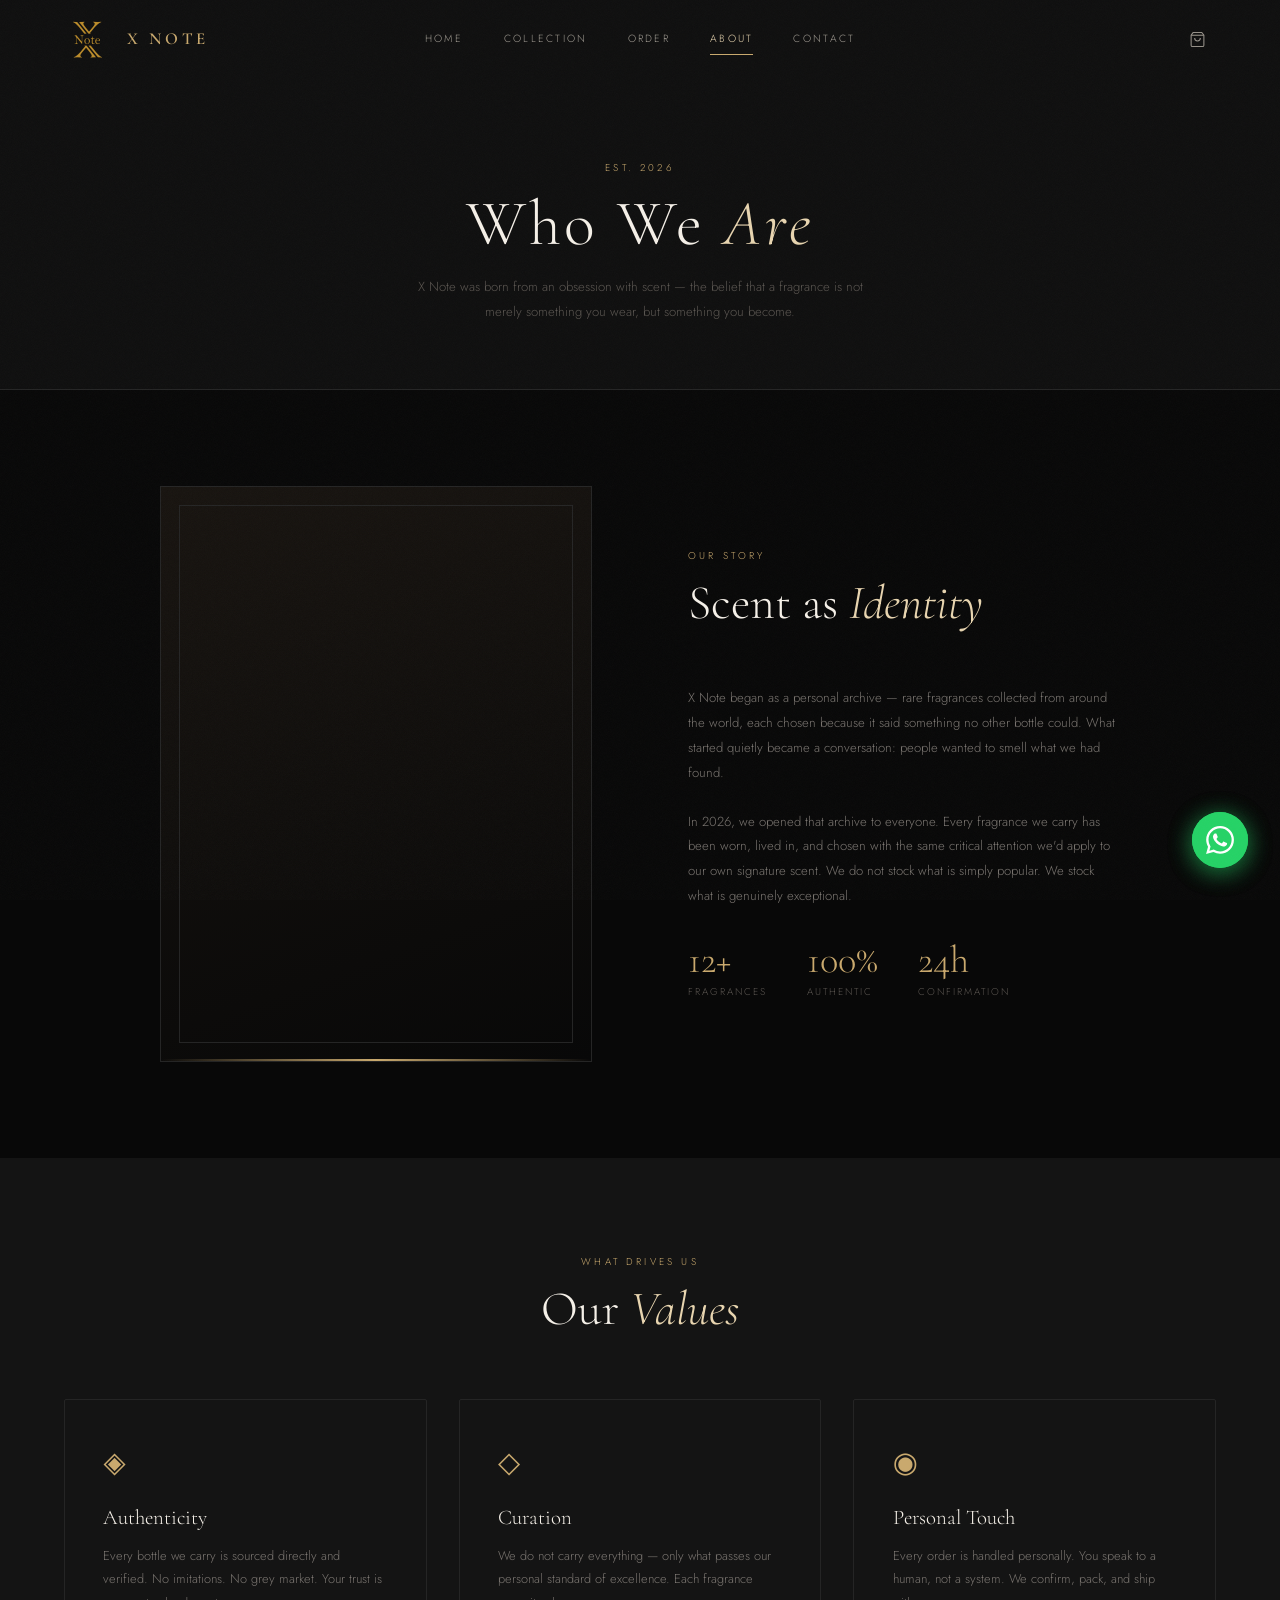
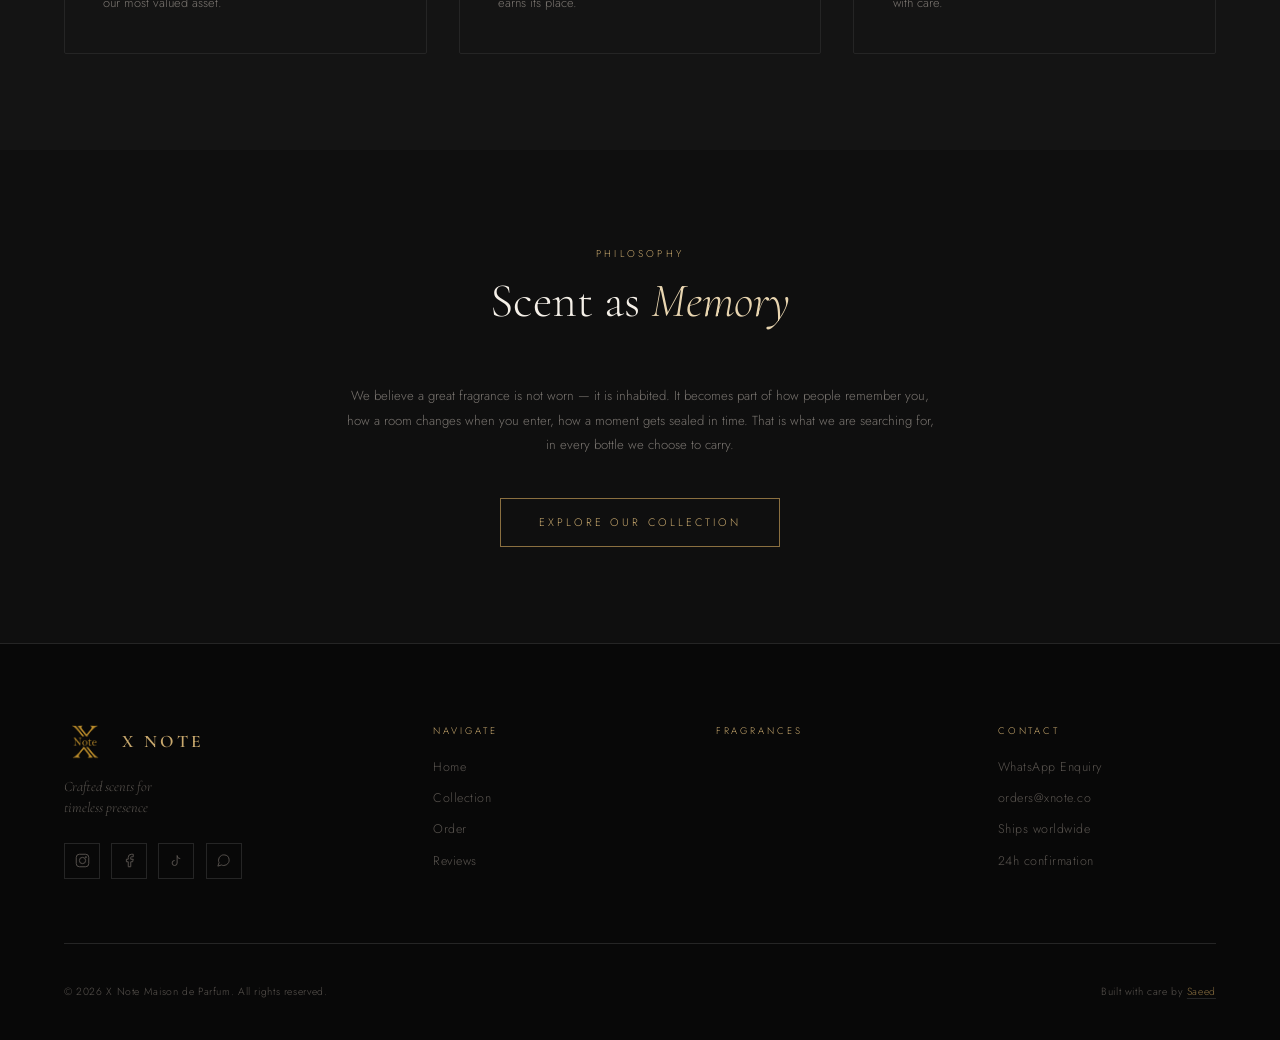
==== about.html @ 9dcdce63 "add about and cntact us" ====
<!DOCTYPE html>
<html lang="en">
    <head>
        <meta charset="UTF-8"/>
        <meta name="viewport" content="width=device-width, initial-scale=1.0"/>
        <meta name="description" content="About X Note — Our story, philosophy, and team."/>
        <title>About Us - X Note</title>
        <link rel="preconnect" href="https://fonts.googleapis.com"/>
        <link rel="preconnect" href="https://fonts.gstatic.com" crossorigin/>
        <link href="https://fonts.googleapis.com/css2?family=Cormorant+Garamond:ital,wght@0,300;0,400;0,600;1,300;1,400&family=Jost:wght@200;300;400&display=swap" rel="stylesheet"/>
        <link rel="stylesheet" href="css/base.css"/>
        <link rel="stylesheet" href="css/nav.css"/>
        <link rel="stylesheet" href="css/products.css"/>
        <link rel="stylesheet" href="css/sections.css"/>
    </head>
    <body>
        <div id="page-loader">
            <img class="loader-logo" src="[data-uri]" alt="X Note"/>
            <div class="loader-bar"></div>
        </div>
        <nav class="nav" id="main-nav">
            <div class="nav__inner">
                <a href="index.html" class="nav__logo">
                    <img class="nav__logo-img" src="[data-uri]" alt="X Note"/>
                    <span class="nav__logo-text">X Note</span>
                </a>
                <div class="nav__links">
                    <a href="index.html"      class="nav__link" data-page="index.html">Home</a>
                    <a href="collection.html" class="nav__link" data-page="collection.html">Collection</a>
                    <a href="cart.html"       class="nav__link" data-page="cart.html">Order</a>
                    <a href="about.html"      class="nav__link" data-page="about.html">About</a>
                    <a href="contact.html"    class="nav__link" data-page="contact.html">Contact</a>
                </div>
                <div class="nav__actions">
                    <button class="nav__action-btn" data-open-cart aria-label="Open cart">
                        <svg viewBox="0 0 24 24" fill="none" stroke="currentColor"><path d="M6 2 3 6v14a2 2 0 0 0 2 2h14a2 2 0 0 0 2-2V6l-3-4z"/><line x1="3" y1="6" x2="21" y2="6"/><path d="M16 10a4 4 0 0 1-8 0"/></svg>
                        <span class="nav__count" data-cart-count style="display:none">0</span>
                    </button>
                    <button class="nav__hamburger" aria-label="Menu"><span></span><span></span><span></span></button>
                </div>
            </div>
        </nav>
        <div class="nav__mobile" id="mobile-menu">
            <a href="index.html"      class="nav__mobile-link" data-page="index.html">Home</a>
            <a href="collection.html" class="nav__mobile-link" data-page="collection.html">Collection</a>
            <a href="cart.html"       class="nav__mobile-link" data-page="cart.html">Order</a>
            <a href="about.html"      class="nav__mobile-link" data-page="about.html">About</a>
            <a href="contact.html"    class="nav__mobile-link" data-page="contact.html">Contact</a>
            <div class="nav__mobile-actions">
                <button class="nav__action-btn" data-open-cart>
                    <svg viewBox="0 0 24 24" fill="none" stroke="currentColor"><path d="M6 2 3 6v14a2 2 0 0 0 2 2h14a2 2 0 0 0 2-2V6l-3-4z"/><line x1="3" y1="6" x2="21" y2="6"/><path d="M16 10a4 4 0 0 1-8 0"/></svg>
                    <span class="nav__count" data-cart-count style="display:none">0</span>
                </button>
            </div>
        </div>
        <div class="cart-backdrop"></div>
        <aside class="cart-panel">
            <div class="cart-panel__head">
                <div>
                    <div class="cart-panel__title">Your Cart</div>
                    <div class="cart-panel__count">0 items</div>
                </div>
                <button class="cart-panel__close">&#215;</button>
            </div>
            <div class="cart-panel__items"></div>
            <div class="cart-panel__foot">
                <div class="cart-panel__total-row">
                    <span class="cart-panel__total-label">Total</span>
                    <span class="cart-panel__total-price">$0</span>
                </div>
                <a href="cart.html" class="btn btn--primary cart-panel__cta">Proceed to Order</a>
                <p class="cart-panel__note">Handled personally · Ships with care</p>
            </div>
        </aside>
        <!-- Floating WhatsApp -->
        <a href="https://wa.me/201000000000" class="wa-float" target="_blank" rel="noopener" aria-label="Chat on WhatsApp" id="wa-float-btn">
            <svg viewBox="0 0 24 24" fill="currentColor"><path d="M17.472 14.382c-.297-.149-1.758-.867-2.03-.967-.273-.099-.471-.148-.67.15-.197.297-.767.966-.94 1.164-.173.199-.347.223-.644.075-.297-.15-1.255-.463-2.39-1.475-.883-.788-1.48-1.761-1.653-2.059-.173-.297-.018-.458.13-.606.134-.133.298-.347.446-.52.149-.174.198-.298.298-.497.099-.198.05-.371-.025-.52-.075-.149-.669-1.612-.916-2.207-.242-.579-.487-.5-.669-.51-.173-.008-.371-.01-.57-.01-.198 0-.52.074-.792.372-.272.297-1.04 1.016-1.04 2.479 0 1.462 1.065 2.875 1.213 3.074.149.198 2.096 3.2 5.077 4.487.709.306 1.262.489 1.694.625.712.227 1.36.195 1.871.118.571-.085 1.758-.719 2.006-1.413.248-.694.248-1.289.173-1.413-.074-.124-.272-.198-.57-.347m-5.421 7.403h-.004a9.87 9.87 0 01-5.031-1.378l-.361-.214-3.741.982.998-3.648-.235-.374a9.86 9.86 0 01-1.51-5.26c.001-5.45 4.436-9.884 9.888-9.884 2.64 0 5.122 1.03 6.988 2.898a9.825 9.825 0 012.893 6.994c-.003 5.45-4.437 9.884-9.885 9.884m8.413-18.297A11.815 11.815 0 0012.05 0C5.495 0 .16 5.335.157 11.892c0 2.096.547 4.142 1.588 5.945L.057 24l6.305-1.654a11.882 11.882 0 005.683 1.448h.005c6.554 0 11.89-5.335 11.893-11.893a11.821 11.821 0 00-3.48-8.413z"/></svg>
            <span class="wa-float__tooltip">Chat with us</span>
        </a>

        <!-- About Hero -->
        <section class="section section--ink page-hero">
            <div class="container">
                <p class="t-label page-hero__label reveal">Est. 2026</p>
                <h1 class="page-hero__title reveal">Who We <em>Are</em></h1>
                <p class="page-hero__sub reveal">X Note was born from an obsession with scent — the belief that a fragrance is not merely something you wear, but something you become.</p>
            </div>
        </section>

        <!-- Our Story -->
        <section class="section section--dark">
            <div class="container">
                <div class="about-strip">
                    <div class="about-strip__visual reveal">
                        <div class="about-strip__visual-inner">
                            <div class="about-strip__visual-line"></div>
                        </div>
                    </div>
                    <div class="about-strip__text">
                        <div class="section-header section-header--left">
                            <p class="t-label section-header__label reveal">Our Story</p>
                            <h2 class="section-header__title reveal">Scent as <em>Identity</em></h2>
                        </div>
                        <p class="about-strip__body reveal">X Note began as a personal archive — rare fragrances collected from around the world, each chosen because it said something no other bottle could. What started quietly became a conversation: people wanted to smell what we had found.</p>
                        <p class="about-strip__body reveal">In 2026, we opened that archive to everyone. Every fragrance we carry has been worn, lived in, and chosen with the same critical attention we'd apply to our own signature scent. We do not stock what is simply popular. We stock what is genuinely exceptional.</p>
                        <div class="about-strip__stats reveal">
                            <div class="about-stat"><div class="about-stat__num">12+</div><div class="about-stat__label">Fragrances</div></div>
                            <div class="about-stat"><div class="about-stat__num">100%</div><div class="about-stat__label">Authentic</div></div>
                            <div class="about-stat"><div class="about-stat__num">24h</div><div class="about-stat__label">Confirmation</div></div>
                        </div>
                    </div>
                </div>
            </div>
        </section>

        <!-- Our Values -->
        <section class="section section--surface">
            <div class="container">
                <div class="section-header">
                    <p class="t-label section-header__label reveal">What Drives Us</p>
                    <h2 class="section-header__title reveal">Our <em>Values</em></h2>
                </div>
                <div class="about-values">
                    <div class="about-value reveal">
                        <div class="about-value__icon">◈</div>
                        <div class="about-value__title">Authenticity</div>
                        <p class="about-value__text">Every bottle we carry is sourced directly and verified. No imitations. No grey market. Your trust is our most valued asset.</p>
                    </div>
                    <div class="about-value reveal" data-delay="100">
                        <div class="about-value__icon">◇</div>
                        <div class="about-value__title">Curation</div>
                        <p class="about-value__text">We do not carry everything — only what passes our personal standard of excellence. Each fragrance earns its place.</p>
                    </div>
                    <div class="about-value reveal" data-delay="200">
                        <div class="about-value__icon">◉</div>
                        <div class="about-value__title">Personal Touch</div>
                        <p class="about-value__text">Every order is handled personally. You speak to a human, not a system. We confirm, pack, and ship with care.</p>
                    </div>
                </div>
            </div>
        </section>

        <!-- Philosophy -->
        <section class="section section--ink">
            <div class="container" style="max-width:720px;">
                <div class="section-header">
                    <p class="t-label section-header__label reveal">Philosophy</p>
                    <h2 class="section-header__title reveal">Scent as <em>Memory</em></h2>
                </div>
                <p class="about-strip__body reveal" style="text-align:center;max-width:600px;margin-inline:auto;">We believe a great fragrance is not worn — it is inhabited. It becomes part of how people remember you, how a room changes when you enter, how a moment gets sealed in time. That is what we are searching for, in every bottle we choose to carry.</p>
                <div style="text-align:center;margin-top:2.5rem;" class="reveal">
                    <a href="collection.html" class="btn btn--outline">Explore Our Collection</a>
                </div>
            </div>
        </section>

        <footer class="footer">
            <div class="footer__grid">
                <div>
                    <div class="footer__brand-logo">
                        <img src="[data-uri]" alt="X Note" class="footer__logo-img"/>
                        <span class="footer__brand-logo-text">X Note</span>
                    </div>
                    <p class="footer__tagline">Crafted scents for<br>timeless presence</p>
                    <div class="footer__social">
                        <a href="#" class="footer__social-link" aria-label="Instagram">
                            <svg viewBox="0 0 24 24" fill="none" stroke="currentColor"><rect x="2" y="2" width="20" height="20" rx="5"/><circle cx="12" cy="12" r="5"/><circle cx="17.5" cy="6.5" r="1.5" fill="currentColor" stroke="none"/></svg>
                        </a>
                        <a href="#" class="footer__social-link" aria-label="Facebook">
                            <svg viewBox="0 0 24 24" fill="none" stroke="currentColor"><path d="M18 2h-3a5 5 0 0 0-5 5v3H7v4h3v8h4v-8h3l1-4h-4V7a1 1 0 0 1 1-1h3z"/></svg>
                        </a>
                        <a href="#" class="footer__social-link" aria-label="TikTok">
                            <svg viewBox="0 0 24 24" fill="none" stroke="currentColor"><path d="M9 12a4 4 0 1 0 4 4V4a5 5 0 0 0 5 5"/></svg>
                        </a>
                        <a href="https://wa.me/XNOTE_WA" class="footer__social-link" aria-label="WhatsApp" target="_blank" rel="noopener">
                            <svg viewBox="0 0 24 24" fill="none" stroke="currentColor"><path d="M21 11.5a8.38 8.38 0 0 1-.9 3.8 8.5 8.5 0 0 1-7.6 4.7 8.38 8.38 0 0 1-3.8-.9L3 21l1.9-5.7a8.38 8.38 0 0 1-.9-3.8 8.5 8.5 0 0 1 4.7-7.6 8.38 8.38 0 0 1 3.8-.9h.5a8.48 8.48 0 0 1 8 8v.5z"/></svg>
                        </a>
                    </div>
                </div>
                <div>
                    <p class="footer__col-title">Navigate</p>
                    <div class="footer__links">
                        <a href="index.html"      class="footer__link">Home</a>
                        <a href="collection.html" class="footer__link">Collection</a>
                        <a href="cart.html"       class="footer__link">Order</a>
                        <a href="index.html#reviews" class="footer__link">Reviews</a>
                    </div>
                </div>
                <div>
                    <p class="footer__col-title">Fragrances</p>
                    <div class="footer__links" id="footer-products"></div>
                </div>
                <div>
                    <p class="footer__col-title">Contact</p>
                    <div class="footer__links">
                        <a href="https://wa.me/XNOTE_WA" class="footer__link" target="_blank" rel="noopener">WhatsApp Enquiry</a>
                        <span class="footer__link">orders@xnote.co</span>
                        <span class="footer__link">Ships worldwide</span>
                        <span class="footer__link">24h confirmation</span>
                    </div>
                </div>
            </div>
            <div class="footer__bottom">
                <p class="footer__copy">&copy; <span id="footer-year"></span> X Note Maison de Parfum. All rights reserved.</p>
                <p class="footer__built">Built with care by <a href="https://github.com/saeeedhany" target="_blank" rel="noopener">Saeed</a></p>
            </div>
        </footer>
        <script src="js/data.js"></script>
        <script src="js/cart.js"></script>
        <script src="js/ui.js"></script>
        <script>
document.addEventListener("DOMContentLoaded", function() { XNOTE.ui.init(); var w=document.getElementById("wa-float-btn"); if(w&&XNOTE.whatsappNumber) w.href="https://wa.me/"+XNOTE.whatsappNumber.replace(/\D/g,""); });
document.getElementById("footer-year").textContent=new Date().getFullYear();
        </script>

        <!-- Floating WhatsApp Button -->
        <a href="https://wa.me/201000000000" class="wa-float" target="_blank" rel="noopener" aria-label="Chat on WhatsApp" id="wa-float-btn">
            <svg viewBox="0 0 24 24" fill="currentColor" xmlns="http://www.w3.org/2000/svg">
                <path d="M17.472 14.382c-.297-.149-1.758-.867-2.03-.967-.273-.099-.471-.148-.67.15-.197.297-.767.966-.94 1.164-.173.199-.347.223-.644.075-.297-.15-1.255-.463-2.39-1.475-.883-.788-1.48-1.761-1.653-2.059-.173-.297-.018-.458.13-.606.134-.133.298-.347.446-.52.149-.174.198-.298.298-.497.099-.198.05-.371-.025-.52-.075-.149-.669-1.612-.916-2.207-.242-.579-.487-.5-.669-.51-.173-.008-.371-.01-.57-.01-.198 0-.52.074-.792.372-.272.297-1.04 1.016-1.04 2.479 0 1.462 1.065 2.875 1.213 3.074.149.198 2.096 3.2 5.077 4.487.709.306 1.262.489 1.694.625.712.227 1.36.195 1.871.118.571-.085 1.758-.719 2.006-1.413.248-.694.248-1.289.173-1.413-.074-.124-.272-.198-.57-.347m-5.421 7.403h-.004a9.87 9.87 0 01-5.031-1.378l-.361-.214-3.741.982.998-3.648-.235-.374a9.86 9.86 0 01-1.51-5.26c.001-5.45 4.436-9.884 9.888-9.884 2.64 0 5.122 1.03 6.988 2.898a9.825 9.825 0 012.893 6.994c-.003 5.45-4.437 9.884-9.885 9.884m8.413-18.297A11.815 11.815 0 0012.05 0C5.495 0 .16 5.335.157 11.892c0 2.096.547 4.142 1.588 5.945L.057 24l6.305-1.654a11.882 11.882 0 005.683 1.448h.005c6.554 0 11.89-5.335 11.893-11.893a11.821 11.821 0 00-3.48-8.413z"/>
            </svg>
            <span class="wa-float__tooltip">Chat with us</span>
        </a>
    </body>
</html>
---- css/base.css ----
:root {
  /* Colors */
  --obsidian:     #080808;
  --ink:          #0f0f0f;
  --surface:      #141414;
  --surface-2:    #1a1a1a;
  --border:       #252525;
  --border-light: #2e2e2e;
  --gold:         #c9a96e;
  --gold-light:   #e8d5b0;
  --gold-dim:     #8a6f40;
  --gold-glow:    rgba(201, 169, 110, 0.15);
  --ivory:        #f5f0e8;
  --ivory-dim:    #cfc8bc;
  --muted:        #5a5550;
  --muted-2:      #7a7570;
  --error:        #c0392b;
  --success:      #6b8c5a;

  /* Typography */
  --serif:   'Cormorant Garamond', Georgia, 'Times New Roman', serif;
  --sans:    'Jost', system-ui, sans-serif;

  /* Spacing */
  --sp-xs:  0.4rem;
  --sp-sm:  0.8rem;
  --sp-md:  1.6rem;
  --sp-lg:  3.2rem;
  --sp-xl:  6rem;
  --sp-2xl: 10rem;

  /* Layout */
  --max-w: 1280px;
  --nav-h: 80px;

  /* Transitions */
  --ease:        cubic-bezier(0.25, 0.1, 0.1, 1.0);
  --ease-spring: cubic-bezier(0.34, 1.56, 0.64, 1);
  --t-fast:  0.2s;
  --t-med:   0.4s;
  --t-slow:  0.7s;
  --t-xl:    1.0s;

  /* Shadows */
  --shadow-gold: 0 0 40px rgba(201, 169, 110, 0.12);
  --shadow-card: 0 20px 60px rgba(0, 0, 0, 0.5);
}

/* Reset */
*,
*::before,
*::after {
  box-sizing: border-box;
  margin: 0;
  padding: 0;
}

html {
  scroll-behavior: smooth;
  font-size: 16px;
  -webkit-text-size-adjust: 100%;
}

body {
  background: var(--obsidian);
  color: var(--ivory);
  font-family: var(--sans);
  font-weight: 300;
  line-height: 1.6;
  -webkit-font-smoothing: antialiased;
  -moz-osx-font-smoothing: grayscale;
  overflow-x: hidden;
}

img, svg, video {
  display: block;
  max-width: 100%;
}

a {
  color: inherit;
  text-decoration: none;
}

button, input, select, textarea {
  font-family: inherit;
  font-size: inherit;
}

button {
  cursor: pointer;
  border: none;
  background: none;
}

ul, ol {
  list-style: none;
}

/* Film Grain Overlay */
body::before {
  content: '';
  position: fixed;
  inset: 0;
  pointer-events: none;
  z-index: 9999;
  opacity: 0.03;
  background-image: url("data:image/svg+xml,%3Csvg viewBox='0 0 256 256' xmlns='http://www.w3.org/2000/svg'%3E%3Cfilter id='n'%3E%3CfeTurbulence type='fractalNoise' baseFrequency='0.92' numOctaves='4' stitchTiles='stitch'/%3E%3C/filter%3E%3Crect width='100%25' height='100%25' filter='url(%23n)'/%3E%3C/svg%3E");
  background-size: 180px 180px;
}

/* Scrollbar */
::-webkit-scrollbar       { width: 2px; }
::-webkit-scrollbar-track { background: var(--obsidian); }
::-webkit-scrollbar-thumb { background: var(--gold-dim); border-radius: 2px; }

/* Typography Scale */
.t-display {
  font-family: var(--serif);
  font-size: clamp(3.5rem, 8vw, 7rem);
  font-weight: 300;
  line-height: 0.95;
  letter-spacing: 0.04em;
}

.t-heading {
  font-family: var(--serif);
  font-size: clamp(2rem, 4vw, 3.2rem);
  font-weight: 300;
  line-height: 1.1;
  letter-spacing: 0.03em;
}

.t-subheading {
  font-family: var(--serif);
  font-size: clamp(1.3rem, 2.5vw, 1.8rem);
  font-weight: 300;
  line-height: 1.2;
}

.t-label {
  font-family: var(--sans);
  font-size: 0.62rem;
  font-weight: 300;
  letter-spacing: 0.32em;
  text-transform: uppercase;
  color: var(--gold);
}

.t-body {
  font-size: 0.85rem;
  font-weight: 300;
  line-height: 1.85;
  color: var(--muted-2);
  letter-spacing: 0.03em;
}

.t-small {
  font-size: 0.7rem;
  font-weight: 300;
  letter-spacing: 0.1em;
  color: var(--muted);
}

em { font-style: italic; color: var(--gold-light); }

/* Layout Utilities */
.container {
  width: 100%;
  max-width: var(--max-w);
  margin-inline: auto;
  padding-inline: clamp(1.5rem, 5vw, 5rem);
}

.section {
  padding-block: var(--sp-xl);
}

.section--dark { background: var(--obsidian); }
.section--ink  { background: var(--ink); }
.section--surface { background: var(--surface); }

/* Divider Ornament */
.ornament {
  display: flex;
  align-items: center;
  gap: 1rem;
  justify-content: center;
}

.ornament::before,
.ornament::after {
  content: '';
  flex: 1;
  height: 1px;
  background: linear-gradient(to var(--dir, right), transparent, var(--gold-dim));
  max-width: 120px;
}

.ornament::after {
  --dir: left;
}

.ornament__gem {
  width: 5px;
  height: 5px;
  background: var(--gold);
  transform: rotate(45deg);
  flex-shrink: 0;
}

/* Scroll Reveal */
.reveal {
  opacity: 0;
  transform: translateY(28px);
  transition:
    opacity var(--t-slow) var(--ease),
    transform var(--t-slow) var(--ease);
}

.reveal.is-visible {
  opacity: 1;
  transform: translateY(0);
}

/* Buttons */
.btn {
  display: inline-flex;
  align-items: center;
  justify-content: center;
  gap: 0.5rem;
  font-family: var(--sans);
  font-size: 0.68rem;
  font-weight: 300;
  letter-spacing: 0.28em;
  text-transform: uppercase;
  padding: 0.9rem 2.4rem;
  border: 1px solid transparent;
  transition:
    background var(--t-med) var(--ease),
    color var(--t-med) var(--ease),
    border-color var(--t-med) var(--ease),
    transform var(--t-fast) var(--ease);
  cursor: pointer;
  white-space: nowrap;
}

.btn:active { transform: scale(0.98); }

.btn--primary {
  background: var(--gold);
  color: var(--obsidian);
  border-color: var(--gold);
}

.btn--primary:hover {
  background: transparent;
  color: var(--gold);
}

.btn--outline {
  background: transparent;
  color: var(--gold);
  border-color: var(--gold-dim);
}

.btn--outline:hover {
  background: var(--gold);
  color: var(--obsidian);
  border-color: var(--gold);
}

.btn--ghost {
  background: transparent;
  color: var(--muted-2);
  border-color: var(--border-light);
}

.btn--ghost:hover {
  color: var(--ivory);
  border-color: var(--muted);
}

.btn--icon {
  padding: 0.7rem;
  border-radius: 0;
  width: 42px;
  height: 42px;
}

/* Badge */
.badge {
  display: inline-block;
  font-family: var(--sans);
  font-size: 0.58rem;
  font-weight: 300;
  letter-spacing: 0.22em;
  text-transform: uppercase;
  padding: 0.28rem 0.7rem;
  background: var(--gold);
  color: var(--obsidian);
}

/* Note Pills */
.note-pill {
  font-size: 0.65rem;
  letter-spacing: 0.1em;
  color: var(--ivory-dim);
  background: rgba(201, 169, 110, 0.08);
  border: 1px solid rgba(201, 169, 110, 0.2);
  padding: 0.25rem 0.75rem;
  display: inline-block;
}

/* Toast Notification */
.toast {
  position: fixed;
  bottom: 2rem;
  left: 50%;
  transform: translateX(-50%) translateY(20px);
  background: var(--surface-2);
  border: 1px solid var(--gold-dim);
  color: var(--gold-light);
  font-size: 0.72rem;
  letter-spacing: 0.15em;
  padding: 0.8rem 2rem;
  z-index: 9000;
  opacity: 0;
  transition: opacity var(--t-med) var(--ease), transform var(--t-med) var(--ease);
  pointer-events: none;
  white-space: nowrap;
}

.toast.show {
  opacity: 1;
  transform: translateX(-50%) translateY(0);
}

/* Page Loader */
#page-loader {
  position: fixed;
  inset: 0;
  background: var(--obsidian);
  z-index: 10000;
  display: flex;
  align-items: center;
  justify-content: center;
  flex-direction: column;
  gap: 1.5rem;
  transition: opacity 0.8s var(--ease), visibility 0.8s;
}

#page-loader.hidden {
  opacity: 0;
  visibility: hidden;
}

.loader-logo {
  width: 80px;
  opacity: 0.8;
}

.loader-bar {
  width: 120px;
  height: 1px;
  background: var(--border);
  overflow: hidden;
}

.loader-bar::after {
  content: '';
  display: block;
  height: 100%;
  background: var(--gold);
  animation: loaderSlide 1.2s var(--ease) forwards;
}

@keyframes loaderSlide {
  from { width: 0; }
  to   { width: 100%; }
}

/* Page Transition */
.page-enter {
  animation: pageEnter 0.6s var(--ease) both;
}

@keyframes pageEnter {
  from { opacity: 0; transform: translateY(16px); }
  to   { opacity: 1; transform: translateY(0); }
}

/* Animations */
@keyframes fadeUp {
  from { opacity: 0; transform: translateY(24px); }
  to   { opacity: 1; transform: translateY(0); }
}

@keyframes fadeIn {
  from { opacity: 0; }
  to   { opacity: 1; }
}

@keyframes shimmer {
  0%   { background-position: -200% center; }
  100% { background-position: 200% center; }
}

@keyframes pulse {
  0%, 100% { opacity: 1; }
  50%       { opacity: 0.4; }
}

/* Media Utilities */
@media (max-width: 768px) {
  :root { --nav-h: 64px; }
  .section { padding-block: var(--sp-lg); }
  .hide-mobile { display: none !important; }
}

@media (min-width: 769px) {
  .hide-desktop { display: none !important; }
}

.product-card__placeholder-wrap {
  position: relative;
  width: 100%;
  height: 100%;
}

.product-real-img {
  position: absolute;
  inset: 0;
  width: 100%;
  height: 100%;
  object-fit: cover;
  display: block;
  opacity: 0;
  transition: opacity 0.5s var(--ease);
}

.product-real-img.loaded { opacity: 1; }

.product-placeholder-box {
  position: absolute;
  inset: 0;
  display: none;
  flex-direction: column;
  align-items: center;
  justify-content: center;
  gap: 0.7rem;
  background: linear-gradient(160deg, #181410 0%, #080808 100%);
}

.product-placeholder-box.visible { display: flex; }

.product-placeholder-box::before {
  content: '';
  display: block;
  width: 36px;
  height: 54px;
  border: 1px solid rgba(201,169,110,.25);
}

.product-placeholder-box::after {
  content: 'Photo Here';
  font-family: var(--sans);
  font-size: 0.55rem;
  letter-spacing: 0.22em;
  text-transform: uppercase;
  color: rgba(201,169,110,.4);
}

/* Modal image container */
.modal__img {
  aspect-ratio: 4/3;
  overflow: hidden;
  border-bottom: 1px solid var(--border);
  position: relative;
  background: #0f0f0f;
}

.modal__img .product-placeholder-box,
.modal__img .product-real-img {
  position: absolute;
  inset: 0;
  width: 100%;
  height: 100%;
}

/* Cart item image */
.cart-item__img {
  position: relative;
  overflow: hidden;
}

.cart-item__img .product-placeholder-box,
.cart-item__img .product-real-img {
  position: absolute;
  inset: 0;
  width: 100%;
  height: 100%;
}

/* Smaller button variant */
.btn--sm { padding: 0.55rem 1rem; font-size: 0.6rem; }
---- css/nav.css ----
.nav {
  position: fixed;
  top: 0;
  left: 0;
  right: 0;
  z-index: 800;
  height: var(--nav-h);
  display: flex;
  align-items: center;
  padding-inline: clamp(1.5rem, 5vw, 5rem);
  transition:
    background var(--t-med) var(--ease),
    border-color var(--t-med) var(--ease),
    height var(--t-med) var(--ease),
    box-shadow var(--t-med) var(--ease);
  border-bottom: 1px solid transparent;
}

.nav.scrolled {
  background: rgba(8, 8, 8, 0.96);
  border-bottom-color: var(--border);
  box-shadow: 0 4px 40px rgba(0, 0, 0, 0.4);
  backdrop-filter: blur(12px);
  -webkit-backdrop-filter: blur(12px);
}

/* Nav Inner Layout */
.nav__inner {
  width: 100%;
  display: grid;
  grid-template-columns: 1fr auto 1fr;
  align-items: center;
}

/* Logo */
.nav__logo {
  display: flex;
  align-items: center;
  gap: 0.8rem;
  transition: opacity var(--t-med) var(--ease);
}

.nav__logo:hover { opacity: 0.8; }

.nav__logo-img {
  height: 40px;
  width: auto;
  transition: height var(--t-med) var(--ease);
}

.nav.scrolled .nav__logo-img { height: 34px; }

.nav__logo-text {
  font-family: var(--serif);
  font-size: 1.05rem;
  font-weight: 600;
  letter-spacing: 0.22em;
  color: var(--gold);
  text-transform: uppercase;
  line-height: 1;
}

/* Desktop Links */
.nav__links {
  display: flex;
  align-items: center;
  gap: 2.5rem;
  justify-content: center;
}

.nav__link {
  position: relative;
  font-family: var(--sans);
  font-size: 0.65rem;
  font-weight: 300;
  letter-spacing: 0.22em;
  text-transform: uppercase;
  color: var(--ivory-dim);
  opacity: 0.75;
  transition: opacity var(--t-med) var(--ease), color var(--t-med) var(--ease);
  padding-block: 0.3rem;
}

.nav__link::after {
  content: '';
  position: absolute;
  bottom: -2px;
  left: 0;
  right: 0;
  height: 1px;
  background: var(--gold);
  transform: scaleX(0);
  transform-origin: left;
  transition: transform var(--t-med) var(--ease);
}

.nav__link:hover,
.nav__link.active {
  opacity: 1;
  color: var(--gold-light);
}

.nav__link:hover::after,
.nav__link.active::after {
  transform: scaleX(1);
}

.nav__actions {
  display: flex;
  align-items: center;
  gap: 0.8rem;
  justify-content: flex-end;
}

.nav__action-btn {
  position: relative;
  width: 38px;
  height: 38px;
  display: flex;
  align-items: center;
  justify-content: center;
  color: var(--ivory-dim);
  opacity: 0.7;
  border: 1px solid transparent;
  transition:
    opacity var(--t-med) var(--ease),
    border-color var(--t-med) var(--ease),
    color var(--t-med) var(--ease),
    background var(--t-med) var(--ease);
}

.nav__action-btn:hover {
  opacity: 1;
  color: var(--gold);
  border-color: var(--border-light);
  background: var(--gold-glow);
}

.nav__action-btn svg {
  width: 17px;
  height: 17px;
  stroke-width: 1.5;
}

/* Badge Counter */
.nav__count {
  position: absolute;
  top: -4px;
  right: -4px;
  width: 16px;
  height: 16px;
  background: var(--gold);
  color: var(--obsidian);
  font-size: 0.55rem;
  font-weight: 400;
  display: flex;
  align-items: center;
  justify-content: center;
  border-radius: 50%;
  transition: transform var(--t-fast) var(--ease-spring);
}

.nav__count.bump {
  animation: countBump 0.35s var(--ease-spring);
}

@keyframes countBump {
  0%   { transform: scale(1); }
  50%  { transform: scale(1.4); }
  100% { transform: scale(1); }
}

.nav__hamburger {
  display: none;
  flex-direction: column;
  justify-content: center;
  align-items: flex-end;
  gap: 5px;
  width: 38px;
  height: 38px;
  background: none;
  border: none;
  cursor: pointer;
  padding: 0;
}

.nav__hamburger span {
  display: block;
  height: 1px;
  background: var(--gold-light);
  transition:
    width var(--t-med) var(--ease),
    transform var(--t-med) var(--ease),
    opacity var(--t-med) var(--ease);
}

.nav__hamburger span:nth-child(1) { width: 24px; }
.nav__hamburger span:nth-child(2) { width: 16px; }
.nav__hamburger span:nth-child(3) { width: 20px; }

.nav__hamburger.open span:nth-child(1) {
  width: 22px;
  transform: translateY(6px) rotate(45deg);
}
.nav__hamburger.open span:nth-child(2) {
  opacity: 0;
  width: 0;
}
.nav__hamburger.open span:nth-child(3) {
  width: 22px;
  transform: translateY(-6px) rotate(-45deg);
}

/* Mobile Menu Overlay */
.nav__mobile {
  position: fixed;
  inset: 0;
  top: var(--nav-h);
  background: rgba(8, 8, 8, 0.98);
  backdrop-filter: blur(20px);
  -webkit-backdrop-filter: blur(20px);
  z-index: 790;
  display: flex;
  flex-direction: column;
  align-items: center;
  justify-content: center;
  gap: 2.5rem;
  opacity: 0;
  visibility: hidden;
  transform: translateY(-12px);
  transition:
    opacity var(--t-med) var(--ease),
    visibility var(--t-med) var(--ease),
    transform var(--t-med) var(--ease);
}

.nav__mobile.open {
  opacity: 1;
  visibility: visible;
  transform: translateY(0);
}

.nav__mobile-link {
  font-family: var(--serif);
  font-size: 2.2rem;
  font-weight: 300;
  letter-spacing: 0.06em;
  color: var(--ivory);
  opacity: 0.6;
  transition: opacity var(--t-med) var(--ease), color var(--t-med) var(--ease);
  text-align: center;
}

.nav__mobile-link:hover {
  opacity: 1;
  color: var(--gold-light);
}

.nav__mobile-link.active {
  opacity: 1;
  color: var(--gold);
}

.nav__mobile-actions {
  display: flex;
  gap: 1.5rem;
  margin-top: 1rem;
}

/* Responsive */
@media (max-width: 900px) {
  .nav__links { display: none; }
  .nav__hamburger { display: flex; }
  .nav__inner { grid-template-columns: auto 1fr auto; }
}

@media (max-width: 480px) {
  .nav { padding-inline: 1.5rem; }
}
---- css/products.css ----
.products-grid {
  display: grid;
  gap: 2px;
}

.products-grid--featured {
  grid-template-columns: repeat(3, 1fr);
}

.products-grid--full {
  grid-template-columns: repeat(4, 1fr);
}

/* Product Card */
.product-card {
  position: relative;
  background: var(--surface);
  cursor: pointer;
  group: true;
  transition: transform var(--t-slow) var(--ease);
  overflow: hidden;
}

.product-card:hover {
  transform: translateY(-3px);
  z-index: 2;
}

/* Image Wrap */
.product-card__img-wrap {
  position: relative;
  aspect-ratio: 3 / 4;
  background: var(--obsidian);
  overflow: hidden;
}

.product-card__placeholder {
  width: 100%;
  height: 100%;
  display: flex;
  align-items: center;
  justify-content: center;
  background: radial-gradient(ellipse at 50% 70%, #1c1710 0%, var(--obsidian) 100%);
  transition: transform var(--t-xl) var(--ease);
}

.product-card:hover .product-card__placeholder {
  transform: scale(1.04);
}

.product-card__placeholder svg {
  opacity: 0.35;
  transition: opacity var(--t-med) var(--ease);
}

.product-card:hover .product-card__placeholder svg {
  opacity: 0.5;
}

/* Card Gradient Overlay */
.product-card__img-wrap::after {
  content: '';
  position: absolute;
  inset: 0;
  background: linear-gradient(
    to top,
    rgba(201, 169, 110, 0.12) 0%,
    transparent 55%
  );
  opacity: 0;
  transition: opacity var(--t-med) var(--ease);
}

.product-card:hover .product-card__img-wrap::after {
  opacity: 1;
}

/* Quick Order Overlay */
.product-card__overlay {
  position: absolute;
  inset: 0;
  display: flex;
  flex-direction: column;
  align-items: center;
  justify-content: flex-end;
  padding: 2rem 1.5rem;
  gap: 0.7rem;
  opacity: 0;
  transition: opacity var(--t-med) var(--ease);
  z-index: 3;
}

.product-card:hover .product-card__overlay {
  opacity: 1;
}

.product-card__overlay-actions {
  display: flex;
  gap: 0.5rem;
  width: 100%;
  flex-wrap: nowrap;
}

.product-card__overlay-actions .btn {
  flex: 1;
  font-size: 0.58rem;
  padding: 0.65rem 0.5rem;
  min-width: 0;
  white-space: nowrap;
  overflow: hidden;
  text-overflow: ellipsis;
  letter-spacing: 0.12em;
}

/* Badge */
.product-card__badge {
  position: absolute;
  top: 1rem;
  left: 1rem;
  z-index: 4;
}

/* Wishlist Heart */
.product-card__wish {
  position: absolute;
  top: 1rem;
  right: 1rem;
  z-index: 4;
  width: 32px;
  height: 32px;
  display: flex;
  align-items: center;
  justify-content: center;
  background: rgba(8, 8, 8, 0.5);
  border: 1px solid var(--border);
  color: var(--muted);
  opacity: 0;
  transition:
    opacity var(--t-med) var(--ease),
    color var(--t-med) var(--ease),
    background var(--t-med) var(--ease),
    transform var(--t-fast) var(--ease-spring);
  cursor: pointer;
}

.product-card:hover .product-card__wish {
  opacity: 1;
}

.product-card__wish:hover {
  color: #c0392b;
  background: rgba(192, 57, 43, 0.1);
}

.product-card__wish.active {
  opacity: 1;
  color: #c0392b;
  background: rgba(192, 57, 43, 0.12);
  border-color: rgba(192, 57, 43, 0.3);
}

.product-card__wish.pulse {
  animation: heartPulse 0.4s var(--ease-spring);
}

@keyframes heartPulse {
  0%   { transform: scale(1); }
  40%  { transform: scale(1.3); }
  100% { transform: scale(1); }
}

.product-card__wish svg {
  width: 14px;
  height: 14px;
  stroke-width: 1.5;
}

/* Product Info */
.product-card__info {
  padding: 1.3rem 1.5rem 1.6rem;
  border-top: 1px solid var(--border);
  background: var(--surface);
  transition: background var(--t-med) var(--ease);
}

.product-card:hover .product-card__info {
  background: var(--surface-2);
}

.product-card__category {
  font-size: 0.58rem;
  font-weight: 300;
  letter-spacing: 0.28em;
  text-transform: uppercase;
  color: var(--gold-dim);
  margin-bottom: 0.4rem;
}

.product-card__name {
  font-family: var(--serif);
  font-size: 1.3rem;
  font-weight: 400;
  color: var(--ivory);
  margin-bottom: 0.35rem;
  letter-spacing: 0.02em;
  transition: color var(--t-med) var(--ease);
}

.product-card:hover .product-card__name { color: var(--gold-light); }

.product-card__desc {
  font-size: 0.73rem;
  color: var(--muted);
  line-height: 1.65;
  margin-bottom: 1.1rem;
}

.product-card__footer {
  display: flex;
  align-items: center;
  justify-content: space-between;
  gap: 0.8rem;
}

.product-card__price {
  font-family: var(--serif);
  font-size: 1.2rem;
  font-weight: 300;
  color: var(--gold);
  line-height: 1;
}

.product-card__price-unit {
  font-family: var(--sans);
  font-size: 0.65rem;
  color: var(--muted);
  display: block;
  margin-top: 0.2rem;
}

/* Product Quick-View Modal */
.modal-backdrop {
  position: fixed;
  inset: 0;
  background: rgba(0, 0, 0, 0.88);
  z-index: 900;
  display: flex;
  align-items: center;
  justify-content: center;
  padding: 1.5rem;
  opacity: 0;
  visibility: hidden;
  transition:
    opacity var(--t-med) var(--ease),
    visibility var(--t-med) var(--ease);
  backdrop-filter: blur(4px);
  -webkit-backdrop-filter: blur(4px);
}

.modal-backdrop.open {
  opacity: 1;
  visibility: visible;
}

.modal {
  background: var(--surface);
  border: 1px solid var(--border);
  max-width: 480px;
  width: 100%;
  max-height: 90vh;
  overflow-y: auto;
  position: relative;
  transform: translateY(24px) scale(0.98);
  transition: transform var(--t-med) var(--ease);
  scrollbar-width: none;
}

.modal::-webkit-scrollbar { display: none; }

.modal-backdrop.open .modal {
  transform: translateY(0) scale(1);
}

.modal__close {
  position: absolute;
  top: 1.2rem;
  right: 1.2rem;
  width: 32px;
  height: 32px;
  display: flex;
  align-items: center;
  justify-content: center;
  color: var(--muted);
  border: 1px solid var(--border);
  background: var(--surface);
  transition: color var(--t-fast) var(--ease), border-color var(--t-fast) var(--ease);
  font-size: 1.1rem;
  z-index: 2;
}

.modal__close:hover { color: var(--gold); border-color: var(--gold-dim); }

.modal__img {
  aspect-ratio: 4 / 3;
  background: radial-gradient(ellipse at 50% 70%, #1c1710 0%, var(--obsidian) 100%);
  display: flex;
  align-items: center;
  justify-content: center;
  border-bottom: 1px solid var(--border);
}

.modal__img svg { opacity: 0.4; }

.modal__body { padding: 2rem; }

.modal__label {
  font-size: 0.6rem;
  letter-spacing: 0.3em;
  text-transform: uppercase;
  color: var(--gold-dim);
  margin-bottom: 0.4rem;
}

.modal__name {
  font-family: var(--serif);
  font-size: 2rem;
  font-weight: 300;
  color: var(--ivory);
  margin-bottom: 0.3rem;
  line-height: 1.1;
}

.modal__price {
  font-family: var(--serif);
  font-size: 1.2rem;
  color: var(--gold);
  margin-bottom: 1.2rem;
}

.modal__desc {
  font-size: 0.8rem;
  color: var(--muted-2);
  line-height: 1.85;
  margin-bottom: 1.5rem;
}

.modal__notes-title {
  font-size: 0.58rem;
  letter-spacing: 0.28em;
  text-transform: uppercase;
  color: var(--gold-dim);
  margin-bottom: 0.7rem;
}

.modal__notes-list {
  display: flex;
  flex-wrap: wrap;
  gap: 0.4rem;
  margin-bottom: 1.8rem;
}

.modal__actions {
  display: flex;
  gap: 0.6rem;
}

.modal__actions .btn {
  flex: 1;
}

/* Category Filter Tabs */
.filter-tabs {
  display: flex;
  gap: 0.4rem;
  flex-wrap: wrap;
  justify-content: center;
  margin-bottom: 3rem;
}

.filter-tab {
  font-family: var(--sans);
  font-size: 0.62rem;
  font-weight: 300;
  letter-spacing: 0.2em;
  text-transform: uppercase;
  color: var(--muted);
  padding: 0.55rem 1.3rem;
  border: 1px solid var(--border);
  background: transparent;
  cursor: pointer;
  transition:
    color var(--t-med) var(--ease),
    border-color var(--t-med) var(--ease),
    background var(--t-med) var(--ease);
}

.filter-tab:hover { color: var(--ivory-dim); border-color: var(--border-light); }

.filter-tab.active {
  color: var(--obsidian);
  background: var(--gold);
  border-color: var(--gold);
}

/* Responsive */
@media (max-width: 1100px) {
  .products-grid--full { grid-template-columns: repeat(3, 1fr); }
}

@media (max-width: 900px) {
  .products-grid--featured { grid-template-columns: repeat(2, 1fr); }
  .products-grid--full     { grid-template-columns: repeat(2, 1fr); }
}

@media (max-width: 580px) {
  .products-grid--featured { grid-template-columns: 1fr; }
  .products-grid--full     { grid-template-columns: 1fr; }
  .modal { max-height: 100vh; margin-top: auto; }
}

/* Size Selector (in modal) */
.modal__sizes-label {
  font-size: 0.58rem;
  letter-spacing: 0.28em;
  text-transform: uppercase;
  color: var(--gold-dim);
  margin-bottom: 0.6rem;
  display: block;
}

.modal__sizes {
  display: flex;
  gap: 0.5rem;
  flex-wrap: wrap;
  margin-bottom: 1.4rem;
}

.size-btn {
  font-family: var(--sans);
  font-size: 0.65rem;
  font-weight: 300;
  letter-spacing: 0.15em;
  padding: 0.45rem 1rem;
  border: 1px solid var(--border-light);
  background: transparent;
  color: var(--muted-2);
  cursor: pointer;
  transition: all var(--t-med) var(--ease);
}

.size-btn:hover { border-color: var(--gold-dim); color: var(--ivory-dim); }

.size-btn.active {
  background: var(--gold);
  border-color: var(--gold);
  color: var(--obsidian);
}

/* Review Modal */
.star-input {
  font-size: 1.4rem;
  color: var(--border-light);
  cursor: pointer;
  transition: color var(--t-fast) var(--ease), transform var(--t-fast) var(--ease-spring);
  display: inline-block;
}

.star-input.active,
.star-input.hover { color: var(--gold); }

.star-input:hover { transform: scale(1.2); }

.star-row {
  display: flex;
  gap: 0.3rem;
  margin-bottom: 1.2rem;
}

/* WhatsApp CTA */
.btn--whatsapp {
  background: #25D366;
  color: #fff;
  border-color: #25D366;
  display: flex;
  align-items: center;
  gap: 0.6rem;
}

.btn--whatsapp:hover {
  background: #1ebe5d;
  border-color: #1ebe5d;
  color: #fff;
}

.btn--whatsapp svg { width: 18px; height: 18px; flex-shrink: 0; }

/* Payment options */
.payment-options {
  display: flex;
  flex-direction: column;
  gap: 0.5rem;
  margin-bottom: 1.5rem;
}

.payment-option {
  display: flex;
  align-items: center;
  gap: 0.8rem;
  padding: 0.85rem 1rem;
  border: 1px solid var(--border);
  background: var(--obsidian);
  cursor: pointer;
  transition: border-color var(--t-med) var(--ease), background var(--t-med) var(--ease);
  position: relative;
}

.payment-option:has(input:checked) {
  border-color: var(--gold-dim);
  background: rgba(201,169,110,.04);
}

.payment-option.disabled {
  opacity: 0.45;
  cursor: not-allowed;
}

.payment-option.disabled::after {
  content: 'Coming Soon';
  position: absolute;
  right: 1rem;
  font-size: 0.55rem;
  letter-spacing: 0.2em;
  text-transform: uppercase;
  color: var(--gold-dim);
}

.payment-option input[type="radio"] {
  width: 14px;
  height: 14px;
  accent-color: var(--gold);
  flex-shrink: 0;
}

.payment-option__label {
  font-size: 0.78rem;
  color: var(--ivory-dim);
  letter-spacing: 0.05em;
}

.payment-option__icon {
  margin-left: auto;
  font-size: 0.7rem;
  color: var(--muted);
}
---- css/sections.css ----
.hero {
  position: relative;
  min-height: 100vh;
  display: flex;
  flex-direction: column;
  align-items: center;
  justify-content: center;
  text-align: center;
  overflow: hidden;
  padding-top: var(--nav-h);
}

.hero__bg {
  position: absolute;
  inset: 0;
  background:
    radial-gradient(ellipse 65% 55% at 50% 65%, rgba(201,169,110,0.07) 0%, transparent 70%),
    radial-gradient(ellipse 80% 40% at 50% 100%, rgba(201,169,110,0.04) 0%, transparent 60%);
  pointer-events: none;
}

.hero__bg-ornament {
  position: absolute;
  inset: 0;
  display: flex;
  align-items: center;
  justify-content: center;
  opacity: 0.09;
  pointer-events: none;
  animation: heroBgPulse 8s ease-in-out infinite;
}

@keyframes heroBgPulse {
  0%, 100% { opacity: 0.09; transform: scale(1); }
  50%       { opacity: 0.13; transform: scale(1.02); }
}

.hero__content {
  position: relative;
  z-index: 2;
  display: flex;
  flex-direction: column;
  align-items: center;
}

.hero__eyebrow {
  opacity: 0;
  animation: fadeUp 1s var(--ease) 0.3s forwards;
  margin-bottom: 1.4rem;
}

.hero__title {
  opacity: 0;
  animation: fadeUp 1s var(--ease) 0.5s forwards;
  margin-bottom: 1.8rem;
}

.hero__tagline {
  font-family: var(--serif);
  font-size: clamp(0.95rem, 2vw, 1.25rem);
  font-style: italic;
  color: var(--gold-light);
  opacity: 0;
  animation: fadeUp 1s var(--ease) 0.7s forwards;
  margin-bottom: 3rem;
}

.hero__ctas {
  display: flex;
  gap: 1rem;
  flex-wrap: wrap;
  justify-content: center;
  opacity: 0;
  animation: fadeUp 1s var(--ease) 0.9s forwards;
}

.hero__scroll {
  position: absolute;
  bottom: 2rem;
  left: 50%;
  transform: translateX(-50%);
  display: flex;
  flex-direction: column;
  align-items: center;
  gap: 0.5rem;
  opacity: 0;
  animation: fadeIn 1s var(--ease) 1.6s forwards;
}

.hero__scroll-text {
  font-size: 0.58rem;
  letter-spacing: 0.3em;
  text-transform: uppercase;
  color: var(--muted);
}

.hero__scroll-line {
  width: 1px;
  height: 44px;
  background: linear-gradient(to bottom, var(--gold-dim), transparent);
  animation: scrollBob 2s ease-in-out infinite;
}

@keyframes scrollBob {
  0%, 100% { transform: scaleY(1); opacity: 0.8; }
  50%       { transform: scaleY(0.5); opacity: 0.3; }
}

.section-header {
  text-align: center;
  margin-bottom: 3.5rem;
}

.section-header__label { margin-bottom: 0.8rem; }

.section-header__title {
  font-family: var(--serif);
  font-size: clamp(2rem, 4vw, 3rem);
  font-weight: 300;
  color: var(--ivory);
  line-height: 1.1;
  margin-bottom: 0.7rem;
}

.section-header__sub {
  font-size: 0.8rem;
  color: var(--muted);
  max-width: 420px;
  margin-inline: auto;
  line-height: 1.85;
  letter-spacing: 0.03em;
}

.testimonials {
  overflow: hidden;
  position: relative;
}

.testimonials__track-wrap {
  overflow: hidden;
  cursor: grab;
  user-select: none;
}

.testimonials__track-wrap:active { cursor: grabbing; }

.testimonials__track {
  display: flex;
  gap: 1.5rem;
  transition: transform 0.6s var(--ease);
}

.testimonial-card {
  min-width: 340px;
  max-width: 340px;
  background: var(--surface);
  border: 1px solid var(--border);
  padding: 2rem 2rem 1.8rem;
  flex-shrink: 0;
  position: relative;
  transition: border-color var(--t-med) var(--ease), box-shadow var(--t-med) var(--ease);
}

.testimonial-card:hover {
  border-color: var(--gold-dim);
  box-shadow: var(--shadow-gold);
}

.testimonial-card__stars {
  display: flex;
  gap: 3px;
  margin-bottom: 1rem;
}

.testimonial-card__star {
  color: var(--gold);
  font-size: 0.75rem;
}

.testimonial-card__star.empty { color: var(--border-light); }

.testimonial-card__quote {
  font-family: var(--serif);
  font-size: 1.05rem;
  font-style: italic;
  color: var(--ivory-dim);
  line-height: 1.65;
  margin-bottom: 1.5rem;
  position: relative;
}

.testimonial-card__quote::before {
  content: '\201C';
  font-size: 3rem;
  color: var(--gold-dim);
  line-height: 0;
  position: absolute;
  top: 0.5rem;
  left: -0.3rem;
  opacity: 0.4;
}

.testimonial-card__author {
  display: flex;
  align-items: center;
  gap: 0.8rem;
  border-top: 1px solid var(--border);
  padding-top: 1rem;
}

.testimonial-card__avatar {
  width: 34px;
  height: 34px;
  border-radius: 50%;
  background: var(--gold-glow);
  border: 1px solid var(--gold-dim);
  display: flex;
  align-items: center;
  justify-content: center;
  font-family: var(--serif);
  font-size: 0.9rem;
  color: var(--gold);
  flex-shrink: 0;
}

.testimonial-card__name {
  font-size: 0.75rem;
  font-weight: 300;
  color: var(--ivory-dim);
  letter-spacing: 0.08em;
}

.testimonial-card__product {
  font-size: 0.62rem;
  color: var(--gold-dim);
  letter-spacing: 0.12em;
  text-transform: uppercase;
  margin-top: 0.15rem;
}

.testimonials__controls {
  display: flex;
  align-items: center;
  justify-content: center;
  gap: 1rem;
  margin-top: 2.5rem;
}

.testimonials__btn {
  width: 40px;
  height: 40px;
  border: 1px solid var(--border-light);
  display: flex;
  align-items: center;
  justify-content: center;
  color: var(--muted-2);
  transition:
    color var(--t-med) var(--ease),
    border-color var(--t-med) var(--ease),
    background var(--t-med) var(--ease);
}

.testimonials__btn:hover {
  color: var(--gold);
  border-color: var(--gold-dim);
  background: var(--gold-glow);
}

.testimonials__btn svg { width: 16px; height: 16px; stroke-width: 1.5; }

.testimonials__dots {
  display: flex;
  gap: 0.5rem;
  align-items: center;
}

.testimonials__dot {
  width: 6px;
  height: 6px;
  background: var(--border-light);
  border-radius: 50%;
  cursor: pointer;
  transition: background var(--t-med) var(--ease), transform var(--t-fast) var(--ease);
}

.testimonials__dot.active {
  background: var(--gold);
  transform: scale(1.3);
}

.cart-backdrop {
  position: fixed;
  inset: 0;
  background: rgba(0, 0, 0, 0.7);
  z-index: 850;
  opacity: 0;
  visibility: hidden;
  transition: opacity var(--t-med) var(--ease), visibility var(--t-med) var(--ease);
  backdrop-filter: blur(4px);
  -webkit-backdrop-filter: blur(4px);
}

.cart-backdrop.open { opacity: 1; visibility: visible; }

.cart-panel {
  position: fixed;
  top: 0;
  right: 0;
  bottom: 0;
  width: 100%;
  max-width: 420px;
  background: var(--ink);
  border-left: 1px solid var(--border);
  z-index: 860;
  display: flex;
  flex-direction: column;
  transform: translateX(100%);
  transition: transform 0.5s var(--ease);
  overflow: hidden;
}

.cart-panel.open { transform: translateX(0); }

.cart-panel__head {
  display: flex;
  align-items: center;
  justify-content: space-between;
  padding: 1.5rem 2rem;
  border-bottom: 1px solid var(--border);
  flex-shrink: 0;
}

.cart-panel__title {
  font-family: var(--serif);
  font-size: 1.4rem;
  font-weight: 300;
  color: var(--ivory);
  letter-spacing: 0.05em;
}

.cart-panel__count {
  font-size: 0.65rem;
  letter-spacing: 0.2em;
  text-transform: uppercase;
  color: var(--gold-dim);
}

.cart-panel__close {
  width: 34px;
  height: 34px;
  border: 1px solid var(--border);
  display: flex;
  align-items: center;
  justify-content: center;
  color: var(--muted);
  font-size: 1.1rem;
  transition: color var(--t-fast) var(--ease), border-color var(--t-fast) var(--ease);
}

.cart-panel__close:hover { color: var(--gold); border-color: var(--gold-dim); }

.cart-panel__items {
  flex: 1;
  overflow-y: auto;
  padding: 1.5rem 2rem;
  scrollbar-width: thin;
  scrollbar-color: var(--border) transparent;
  display: flex;
  flex-direction: column;
  gap: 1px;
}

.cart-empty {
  flex: 1;
  display: flex;
  flex-direction: column;
  align-items: center;
  justify-content: center;
  gap: 1rem;
  text-align: center;
  padding: 3rem;
}

.cart-empty svg {
  width: 48px;
  height: 48px;
  opacity: 0.2;
  color: var(--gold);
}

.cart-empty__text {
  font-family: var(--serif);
  font-size: 1.2rem;
  font-style: italic;
  color: var(--muted);
}

.cart-empty__sub {
  font-size: 0.72rem;
  color: var(--muted);
  letter-spacing: 0.08em;
}

.cart-item {
  display: grid;
  grid-template-columns: 60px 1fr auto;
  gap: 1rem;
  align-items: center;
  padding: 1rem;
  background: var(--surface);
  border: 1px solid var(--border);
  transition: border-color var(--t-med) var(--ease);
}

.cart-item:hover { border-color: var(--border-light); }

.cart-item__img {
  width: 60px;
  height: 75px;
  background: radial-gradient(ellipse at center, #1c1710, var(--obsidian));
  display: flex;
  align-items: center;
  justify-content: center;
  flex-shrink: 0;
}

.cart-item__img svg { width: 30px; height: 40px; opacity: 0.4; }

.cart-item__info {}

.cart-item__name {
  font-family: var(--serif);
  font-size: 1rem;
  color: var(--ivory);
  margin-bottom: 0.2rem;
}

.cart-item__variant {
  font-size: 0.63rem;
  color: var(--muted);
  letter-spacing: 0.1em;
  margin-bottom: 0.6rem;
}

.cart-item__qty {
  display: flex;
  align-items: center;
  gap: 0.5rem;
}

.cart-item__qty-btn {
  width: 24px;
  height: 24px;
  border: 1px solid var(--border-light);
  display: flex;
  align-items: center;
  justify-content: center;
  font-size: 0.9rem;
  color: var(--muted-2);
  transition: color var(--t-fast) var(--ease), border-color var(--t-fast) var(--ease);
  line-height: 1;
}

.cart-item__qty-btn:hover { color: var(--gold); border-color: var(--gold-dim); }

.cart-item__qty-num {
  font-size: 0.8rem;
  color: var(--ivory-dim);
  min-width: 16px;
  text-align: center;
}

.cart-item__actions {
  display: flex;
  flex-direction: column;
  align-items: flex-end;
  gap: 0.6rem;
}

.cart-item__price {
  font-family: var(--serif);
  font-size: 1.1rem;
  color: var(--gold);
  white-space: nowrap;
}

.cart-item__remove {
  font-size: 0.6rem;
  letter-spacing: 0.15em;
  text-transform: uppercase;
  color: var(--muted);
  transition: color var(--t-fast) var(--ease);
}

.cart-item__remove:hover { color: #c0392b; }

.cart-panel__foot {
  padding: 1.5rem 2rem;
  border-top: 1px solid var(--border);
  background: var(--surface);
  flex-shrink: 0;
}

.cart-panel__total-row {
  display: flex;
  justify-content: space-between;
  align-items: baseline;
  margin-bottom: 1.2rem;
}

.cart-panel__total-label {
  font-size: 0.65rem;
  letter-spacing: 0.22em;
  text-transform: uppercase;
  color: var(--muted);
}

.cart-panel__total-price {
  font-family: var(--serif);
  font-size: 1.6rem;
  font-weight: 300;
  color: var(--gold);
}

.cart-panel__cta { width: 100%; margin-bottom: 0.7rem; }

.cart-panel__note {
  text-align: center;
  font-size: 0.63rem;
  color: var(--muted);
  letter-spacing: 0.06em;
}

.form-wrap {
  max-width: 680px;
  margin-inline: auto;
}

.form-group { margin-bottom: 1.6rem; }

.form-label {
  display: block;
  font-size: 0.6rem;
  font-weight: 300;
  letter-spacing: 0.28em;
  text-transform: uppercase;
  color: var(--gold-dim);
  margin-bottom: 0.5rem;
}

.form-control {
  width: 100%;
  background: var(--obsidian);
  border: 1px solid var(--border);
  color: var(--ivory);
  font-family: var(--sans);
  font-size: 0.85rem;
  font-weight: 300;
  padding: 0.9rem 1.1rem;
  outline: none;
  transition:
    border-color var(--t-med) var(--ease),
    box-shadow var(--t-med) var(--ease);
  -webkit-appearance: none;
  appearance: none;
  border-radius: 0;
}

.form-control:focus {
  border-color: var(--gold-dim);
  box-shadow: 0 0 0 3px rgba(201, 169, 110, 0.06);
}

.form-control::placeholder { color: var(--muted); }

select.form-control {
  background-image: url("data:image/svg+xml,%3Csvg xmlns='http://www.w3.org/2000/svg' width='10' height='6'%3E%3Cpath d='M0 0l5 6 5-6z' fill='%238a6f40'/%3E%3C/svg%3E");
  background-repeat: no-repeat;
  background-position: right 1rem center;
  padding-right: 2.5rem;
  cursor: pointer;
}

select.form-control option { background: var(--ink); }

textarea.form-control {
  resize: vertical;
  min-height: 90px;
}

.form-row {
  display: grid;
  grid-template-columns: 1fr 1fr;
  gap: 1rem;
}

.form-submit {
  width: 100%;
  margin-top: 0.5rem;
}

.form-note {
  text-align: center;
  font-size: 0.65rem;
  color: var(--muted);
  letter-spacing: 0.06em;
  margin-top: 1rem;
}

.form-success {
  display: none;
  text-align: center;
  padding: 3rem 2rem;
  border: 1px solid var(--gold-dim);
  background: rgba(201, 169, 110, 0.04);
}

.form-success.show { display: block; }

.form-success__icon {
  font-size: 2rem;
  color: var(--gold);
  margin-bottom: 0.8rem;
}

.form-success h3 {
  font-family: var(--serif);
  font-size: 1.8rem;
  font-weight: 300;
  color: var(--gold);
  margin-bottom: 0.6rem;
}

.form-success p { font-size: 0.8rem; color: var(--muted-2); line-height: 1.7; }

.about-strip {
  display: grid;
  grid-template-columns: 1fr 1fr;
  gap: 6rem;
  align-items: center;
  max-width: 960px;
  margin-inline: auto;
}

.about-strip__visual {
  position: relative;
  aspect-ratio: 3 / 4;
  background: var(--surface);
  border: 1px solid var(--border);
  display: flex;
  align-items: center;
  justify-content: center;
  overflow: hidden;
}

.about-strip__visual::before {
  content: '';
  position: absolute;
  inset: 18px;
  border: 1px solid var(--border);
}

.about-strip__visual-line {
  position: absolute;
  bottom: 0;
  left: 0;
  right: 0;
  height: 2px;
  background: linear-gradient(to right, transparent, var(--gold), transparent);
}

.about-strip__visual svg { opacity: 0.3; }

.about-strip__text .section-header { text-align: left; }
.about-strip__text .section-header__sub { margin-left: 0; }

.about-strip__body {
  font-size: 0.82rem;
  color: var(--muted-2);
  line-height: 1.9;
  margin-bottom: 1.5rem;
}

.about-strip__stats {
  display: flex;
  gap: 2.5rem;
  margin-top: 2rem;
}

.about-stat__num {
  font-family: var(--serif);
  font-size: 2.4rem;
  font-weight: 300;
  color: var(--gold);
  line-height: 1;
}

.about-stat__label {
  font-size: 0.62rem;
  letter-spacing: 0.2em;
  text-transform: uppercase;
  color: var(--muted);
  margin-top: 0.25rem;
}

.footer {
  background: var(--obsidian);
  border-top: 1px solid var(--border);
  padding: 5rem clamp(1.5rem, 5vw, 5rem) 2.5rem;
}

.footer__grid {
  display: grid;
  grid-template-columns: 1.4fr 1fr 1fr 1fr;
  gap: 4rem;
  max-width: var(--max-w);
  margin-inline: auto;
  padding-bottom: 4rem;
  border-bottom: 1px solid var(--border);
  margin-bottom: 2.5rem;
}

.footer__brand-logo {
  display: flex;
  align-items: center;
  gap: 0.8rem;
  margin-bottom: 1rem;
}

.footer__brand-logo img { height: 36px; }

.footer__brand-logo-text {
  font-family: var(--serif);
  font-size: 1.1rem;
  font-weight: 600;
  letter-spacing: 0.2em;
  color: var(--gold);
  text-transform: uppercase;
}

.footer__tagline {
  font-family: var(--serif);
  font-style: italic;
  font-size: 0.9rem;
  color: var(--muted);
  margin-bottom: 1.5rem;
  line-height: 1.5;
}

.footer__social {
  display: flex;
  gap: 0.7rem;
}

.footer__social-link {
  width: 36px;
  height: 36px;
  border: 1px solid var(--border);
  display: flex;
  align-items: center;
  justify-content: center;
  color: var(--muted);
  transition:
    color var(--t-med) var(--ease),
    border-color var(--t-med) var(--ease),
    background var(--t-med) var(--ease);
}

.footer__social-link:hover {
  color: var(--gold);
  border-color: var(--gold-dim);
  background: var(--gold-glow);
}

.footer__social-link svg { width: 15px; height: 15px; stroke-width: 1.5; }

.footer__col-title {
  font-size: 0.6rem;
  font-weight: 300;
  letter-spacing: 0.3em;
  text-transform: uppercase;
  color: var(--gold);
  margin-bottom: 1.2rem;
}

.footer__links {
  display: flex;
  flex-direction: column;
  gap: 0.7rem;
}

.footer__link {
  font-size: 0.78rem;
  color: var(--muted);
  letter-spacing: 0.04em;
  transition: color var(--t-med) var(--ease);
}

.footer__link:hover { color: var(--ivory-dim); }

.footer__bottom {
  max-width: var(--max-w);
  margin-inline: auto;
  display: flex;
  align-items: center;
  justify-content: space-between;
  flex-wrap: wrap;
  gap: 1rem;
}

.footer__copy {
  font-size: 0.65rem;
  color: var(--muted);
  letter-spacing: 0.06em;
}

.footer__built {
  font-size: 0.65rem;
  color: var(--muted);
  letter-spacing: 0.06em;
}

.footer__built a {
  color: var(--gold-dim);
  transition: color var(--t-med) var(--ease);
  text-decoration: underline;
  text-underline-offset: 3px;
  text-decoration-color: var(--border);
}

.footer__built a:hover { color: var(--gold); }

/* Responsive */
@media (max-width: 1000px) {
  .footer__grid { grid-template-columns: 1fr 1fr; gap: 2.5rem; }
  .about-strip { grid-template-columns: 1fr; gap: 3rem; }
}

@media (max-width: 640px) {
  .footer__grid { grid-template-columns: 1fr; gap: 2rem; }
  .footer__bottom { flex-direction: column; align-items: center; text-align: center; }
  .form-row { grid-template-columns: 1fr; }
  .about-strip__visual { aspect-ratio: 4 / 3; }
  .about-strip__text .section-header { text-align: center; }
  .about-strip__stats { justify-content: center; }
}

/* Hero logo (replaces text title) */
.hero__logo-wrap { margin: 1rem 0 1.6rem; }
.hero__logo-img  {
  height: clamp(120px, 18vw, 200px);
  width: auto;
  filter: drop-shadow(0 0 40px rgba(201,169,110,.25));
}

/* Section CTA row */
.section-cta { text-align: center; margin-top: 3rem; }

/* About strip visual inner */
.about-strip__visual-inner {
  width: 100%;
  height: 100%;
  display: flex;
  align-items: center;
  justify-content: center;
  background: linear-gradient(160deg, #181410, #080808);
}

.about-strip__logo {
  height: 100px;
  width: auto;
  opacity: 0.35;
  filter: drop-shadow(0 0 20px rgba(201,169,110,.2));
}

/* Section header left-aligned variant */
.section-header--left { text-align: left; }
.section-header--left .section-header__label { text-align: left; }
.section-header--left .section-header__title { text-align: left; }
.section-header--left .section-header__sub   { text-align: left; margin-left: 0; }

/* Cart page title */
.cart-page__title {
  font-family: var(--serif);
  font-size: clamp(2rem, 5vw, 4rem);
  font-weight: 300;
  line-height: 1;
  letter-spacing: 0.04em;
}

/* Footer logo img */
.footer__logo-img { height: 40px; width: auto; }

/* Review modal spacing */
.review-modal__label  { margin-bottom: 0.6rem; }
.review-modal__title  {
  font-family: var(--serif);
  font-size: 1.6rem;
  font-weight: 300;
  color: var(--ivory);
  margin-bottom: 1.5rem;
}
.review-modal__submit { width: 100%; margin-top: 0.5rem; }

/* Modal action buttons */
.modal__actions       { display: flex; gap: 0.6rem; }
.modal__action-cart   { flex: 1; }
.modal__action-wish   { flex: 0 0 auto; padding: 0.9rem 1.2rem; }

/* Modal notes layout */
.modal__notes         { margin-bottom: 1.4rem; }
.modal__notes-list    { display: flex; flex-wrap: wrap; gap: 0.4rem; margin-top: 0.5rem; }

.page-hero { padding-top: var(--nav-h); background: var(--ink); border-bottom: 1px solid var(--border); }
.page-hero__inner { padding-block: 5rem 4rem; text-align: center; }
.page-hero__label { margin-bottom: 0.8rem; }
.page-hero__title { font-family: var(--serif); font-size: clamp(2.5rem,6vw,5rem); font-weight: 300; line-height: 1; letter-spacing: 0.05em; margin-bottom: 1rem; }

.sig-carousel {
  position: relative;
  width: 100%;
}

.sig-carousel__wrap {
  overflow: hidden;
  width: 100%;
}

.sig-carousel__track {
  display: flex;
  gap: 0;
  transition: transform 0.55s cubic-bezier(0.25, 0.46, 0.45, 0.94);
  will-change: transform;
  cursor: grab;
}

.sig-carousel__track:active {
  cursor: grabbing;
}

/* Cards in carousel: exactly 1/3 width on desktop, adapt responsively */
.sig-carousel__track .product-card {
  flex: 0 0 calc(33.333% - 1.5px);
  min-width: 0;
  margin-right: 2px;
}

/* Controls */
.sig-carousel__controls {
  display: flex;
  align-items: center;
  justify-content: center;
  gap: 1.5rem;
  margin-top: 2.5rem;
}

.sig-carousel__btn {
  width: 44px;
  height: 44px;
  border: 1px solid var(--border);
  border-radius: 50%;
  display: flex;
  align-items: center;
  justify-content: center;
  color: var(--ivory-dim);
  background: transparent;
  cursor: pointer;
  transition:
    border-color var(--t-med) var(--ease),
    color var(--t-med) var(--ease),
    background var(--t-med) var(--ease);
  flex-shrink: 0;
}

.sig-carousel__btn:hover {
  border-color: var(--gold);
  color: var(--gold);
  background: var(--gold-glow);
}

.sig-carousel__btn svg {
  width: 16px;
  height: 16px;
  stroke-width: 1.5;
}

/* Dots */
.sig-dots {
  display: flex;
  align-items: center;
  gap: 0.5rem;
}

.sig-dot {
  width: 6px;
  height: 6px;
  border-radius: 50%;
  background: var(--border);
  border: none;
  cursor: pointer;
  transition:
    background var(--t-med) var(--ease),
    transform var(--t-med) var(--ease),
    width var(--t-med) var(--ease);
  padding: 0;
}

.sig-dot.active {
  background: var(--gold);
  width: 22px;
  border-radius: 3px;
}

/* Responsive */
@media (max-width: 1099px) {
  .sig-carousel__track .product-card {
    flex: 0 0 calc(50% - 1px);
  }
}

@media (max-width: 699px) {
  .sig-carousel__track .product-card {
    flex: 0 0 calc(80%);
    margin-right: 12px;
  }
}

/* ═══════════════════════════════════════════════
   HOVER ARROW CAROUSELS
════════════════════════════════════════════════ */
.sig-carousel--hover-arrows,
.testimonials__track-wrap--hover {
  position: relative;
}

.carousel-hover-btn {
  position: absolute;
  top: 50%;
  transform: translateY(-50%);
  width: 48px;
  height: 48px;
  border-radius: 50%;
  border: 1px solid var(--gold-dim);
  background: rgba(8,8,8,0.85);
  backdrop-filter: blur(8px);
  color: var(--gold);
  display: flex;
  align-items: center;
  justify-content: center;
  cursor: pointer;
  opacity: 0;
  pointer-events: none;
  transition:
    opacity var(--t-med) var(--ease),
    border-color var(--t-med) var(--ease),
    background var(--t-med) var(--ease),
    transform var(--t-med) var(--ease);
  z-index: 10;
}

.carousel-hover-btn--left  { left: -24px; }
.carousel-hover-btn--right { right: -24px; }

.carousel-hover-btn svg {
  width: 18px;
  height: 18px;
  stroke-width: 1.5;
}

/* Show on section hover */
.sig-carousel--hover-arrows:hover .carousel-hover-btn,
.testimonials__track-wrap--hover:hover .carousel-hover-btn {
  opacity: 1;
  pointer-events: auto;
}

.carousel-hover-btn:hover {
  background: var(--gold-glow);
  border-color: var(--gold);
  transform: translateY(-50%) scale(1.1);
}

@media (max-width: 699px) {
  .carousel-hover-btn--left  { left: 4px; }
  .carousel-hover-btn--right { right: 4px; }
  /* Always show on mobile (no hover) */
  .carousel-hover-btn {
    opacity: 1;
    pointer-events: auto;
    width: 36px;
    height: 36px;
  }
}

/* ═══════════════════════════════════════════════
   FLOATING WHATSAPP BUTTON
════════════════════════════════════════════════ */
.wa-float {
  position: fixed;
  bottom: 2rem;
  right: 2rem;
  width: 56px;
  height: 56px;
  border-radius: 50%;
  background: #25D366;
  color: #fff;
  display: flex;
  align-items: center;
  justify-content: center;
  z-index: 999;
  box-shadow: 0 4px 24px rgba(37,211,102,0.35);
  transition: transform var(--t-med) var(--ease), box-shadow var(--t-med) var(--ease);
  text-decoration: none;
}

.wa-float:hover {
  transform: scale(1.12);
  box-shadow: 0 6px 32px rgba(37,211,102,0.5);
}

.wa-float svg {
  width: 28px;
  height: 28px;
  display: block;
}

.wa-float__tooltip {
  position: absolute;
  right: 66px;
  background: rgba(10,10,10,0.92);
  color: var(--ivory);
  font-size: 0.72rem;
  letter-spacing: 0.06em;
  padding: 0.4rem 0.8rem;
  border-radius: 4px;
  white-space: nowrap;
  pointer-events: none;
  opacity: 0;
  transform: translateX(6px);
  transition: opacity var(--t-med) var(--ease), transform var(--t-med) var(--ease);
}

.wa-float:hover .wa-float__tooltip {
  opacity: 1;
  transform: translateX(0);
}

/* ═══════════════════════════════════════════════
   ABOUT & CONTACT PAGE SHARED STYLES
════════════════════════════════════════════════ */
.page-hero {
  padding: calc(var(--nav-h) + 5rem) 0 4rem;
  text-align: center;
}
.page-hero__label { margin-bottom: 0.8rem; }
.page-hero__title {
  font-family: var(--serif);
  font-size: clamp(2.4rem, 5vw, 4rem);
  font-weight: 300;
  color: var(--ivory);
  line-height: 1.1;
  margin-bottom: 1rem;
}
.page-hero__sub {
  font-size: 0.82rem;
  color: var(--muted);
  max-width: 480px;
  margin-inline: auto;
  line-height: 1.9;
}

/* About page */
.about-values {
  display: grid;
  grid-template-columns: repeat(3, 1fr);
  gap: 2rem;
  margin-top: 4rem;
}
@media (max-width: 768px) { .about-values { grid-template-columns: 1fr; } }

.about-value {
  padding: 2.4rem;
  border: 1px solid var(--border);
  border-radius: 2px;
  transition: border-color var(--t-med) var(--ease);
}
.about-value:hover { border-color: var(--gold-dim); }
.about-value__icon {
  font-size: 1.8rem;
  margin-bottom: 1rem;
  color: var(--gold);
}
.about-value__title {
  font-family: var(--serif);
  font-size: 1.3rem;
  color: var(--ivory);
  margin-bottom: 0.6rem;
}
.about-value__text { font-size: 0.8rem; color: var(--muted-2); line-height: 1.85; }

.team-section { margin-top: 5rem; }
.team-grid {
  display: grid;
  grid-template-columns: repeat(auto-fit, minmax(200px, 1fr));
  gap: 2rem;
  margin-top: 3rem;
}
.team-card {
  text-align: center;
  padding: 2rem;
  border: 1px solid var(--border);
  border-radius: 2px;
}
.team-card__avatar {
  width: 72px;
  height: 72px;
  border-radius: 50%;
  background: var(--gold-glow);
  border: 1px solid var(--gold-dim);
  display: flex;
  align-items: center;
  justify-content: center;
  font-family: var(--serif);
  font-size: 1.8rem;
  color: var(--gold);
  margin: 0 auto 1rem;
}
.team-card__name { font-size: 0.9rem; color: var(--ivory); margin-bottom: 0.3rem; }
.team-card__role { font-size: 0.72rem; color: var(--muted); letter-spacing: 0.08em; text-transform: uppercase; }

/* FAQ */
.faq-list { margin-top: 2.5rem; }
.faq-item {
  border-bottom: 1px solid var(--border);
}
.faq-question {
  width: 100%;
  text-align: left;
  padding: 1.4rem 0;
  font-size: 0.88rem;
  color: var(--ivory);
  background: none;
  border: none;
  cursor: pointer;
  display: flex;
  align-items: center;
  justify-content: space-between;
  gap: 1rem;
  letter-spacing: 0.02em;
  transition: color var(--t-fast);
}
.faq-question:hover { color: var(--gold); }
.faq-icon {
  flex-shrink: 0;
  width: 20px;
  height: 20px;
  border-radius: 50%;
  border: 1px solid var(--border);
  display: flex;
  align-items: center;
  justify-content: center;
  font-size: 1rem;
  color: var(--gold-dim);
  transition: transform var(--t-med) var(--ease), border-color var(--t-med) var(--ease);
}
.faq-item.open .faq-icon {
  transform: rotate(45deg);
  border-color: var(--gold-dim);
}
.faq-answer {
  max-height: 0;
  overflow: hidden;
  transition: max-height 0.4s var(--ease);
}
.faq-answer__inner {
  font-size: 0.8rem;
  color: var(--muted-2);
  line-height: 1.85;
  padding-bottom: 1.4rem;
}
.faq-item.open .faq-answer { max-height: 300px; }

/* Contact form */
.contact-grid {
  display: grid;
  grid-template-columns: 1fr 1fr;
  gap: 4rem;
  align-items: start;
}
@media (max-width: 768px) { .contact-grid { grid-template-columns: 1fr; gap: 3rem; } }

.contact-form { }
.feedback-success {
  display: none;
  padding: 1.5rem;
  border: 1px solid var(--gold-dim);
  background: var(--gold-glow);
  color: var(--gold-light);
  font-size: 0.82rem;
  line-height: 1.8;
  border-radius: 2px;
  margin-top: 1rem;
}

/* Receipt / Checkout styles moved to cart-page.css */

/* ── Contact channel cards ── */
.contact-channel {
  display: flex;
  align-items: center;
  gap: 1rem;
  padding: 1.2rem 1.4rem;
  border: 1px solid var(--border);
  border-radius: 3px;
  text-decoration: none;
  color: inherit;
  transition: border-color var(--t-med) var(--ease), background var(--t-med) var(--ease);
}
a.contact-channel:hover {
  border-color: var(--gold-dim);
  background: var(--gold-glow);
}
.contact-channel__icon {
  width: 40px;
  height: 40px;
  border-radius: 50%;
  background: var(--surface-2);
  border: 1px solid var(--border);
  display: flex;
  align-items: center;
  justify-content: center;
  color: var(--gold);
  flex-shrink: 0;
}
.contact-channel__name { font-size: 0.82rem; color: var(--ivory); }
.contact-channel__value { font-size: 0.72rem; color: var(--muted); margin-top: 0.15rem; }

/* ── Star rating ── */
.star-row { display: flex; gap: 0.3rem; }
.star-input {
  font-size: 1.6rem;
  color: var(--border);
  cursor: pointer;
  transition: color var(--t-fast);
  line-height: 1;
}
.star-input.active,
.star-input:hover { color: var(--gold); }
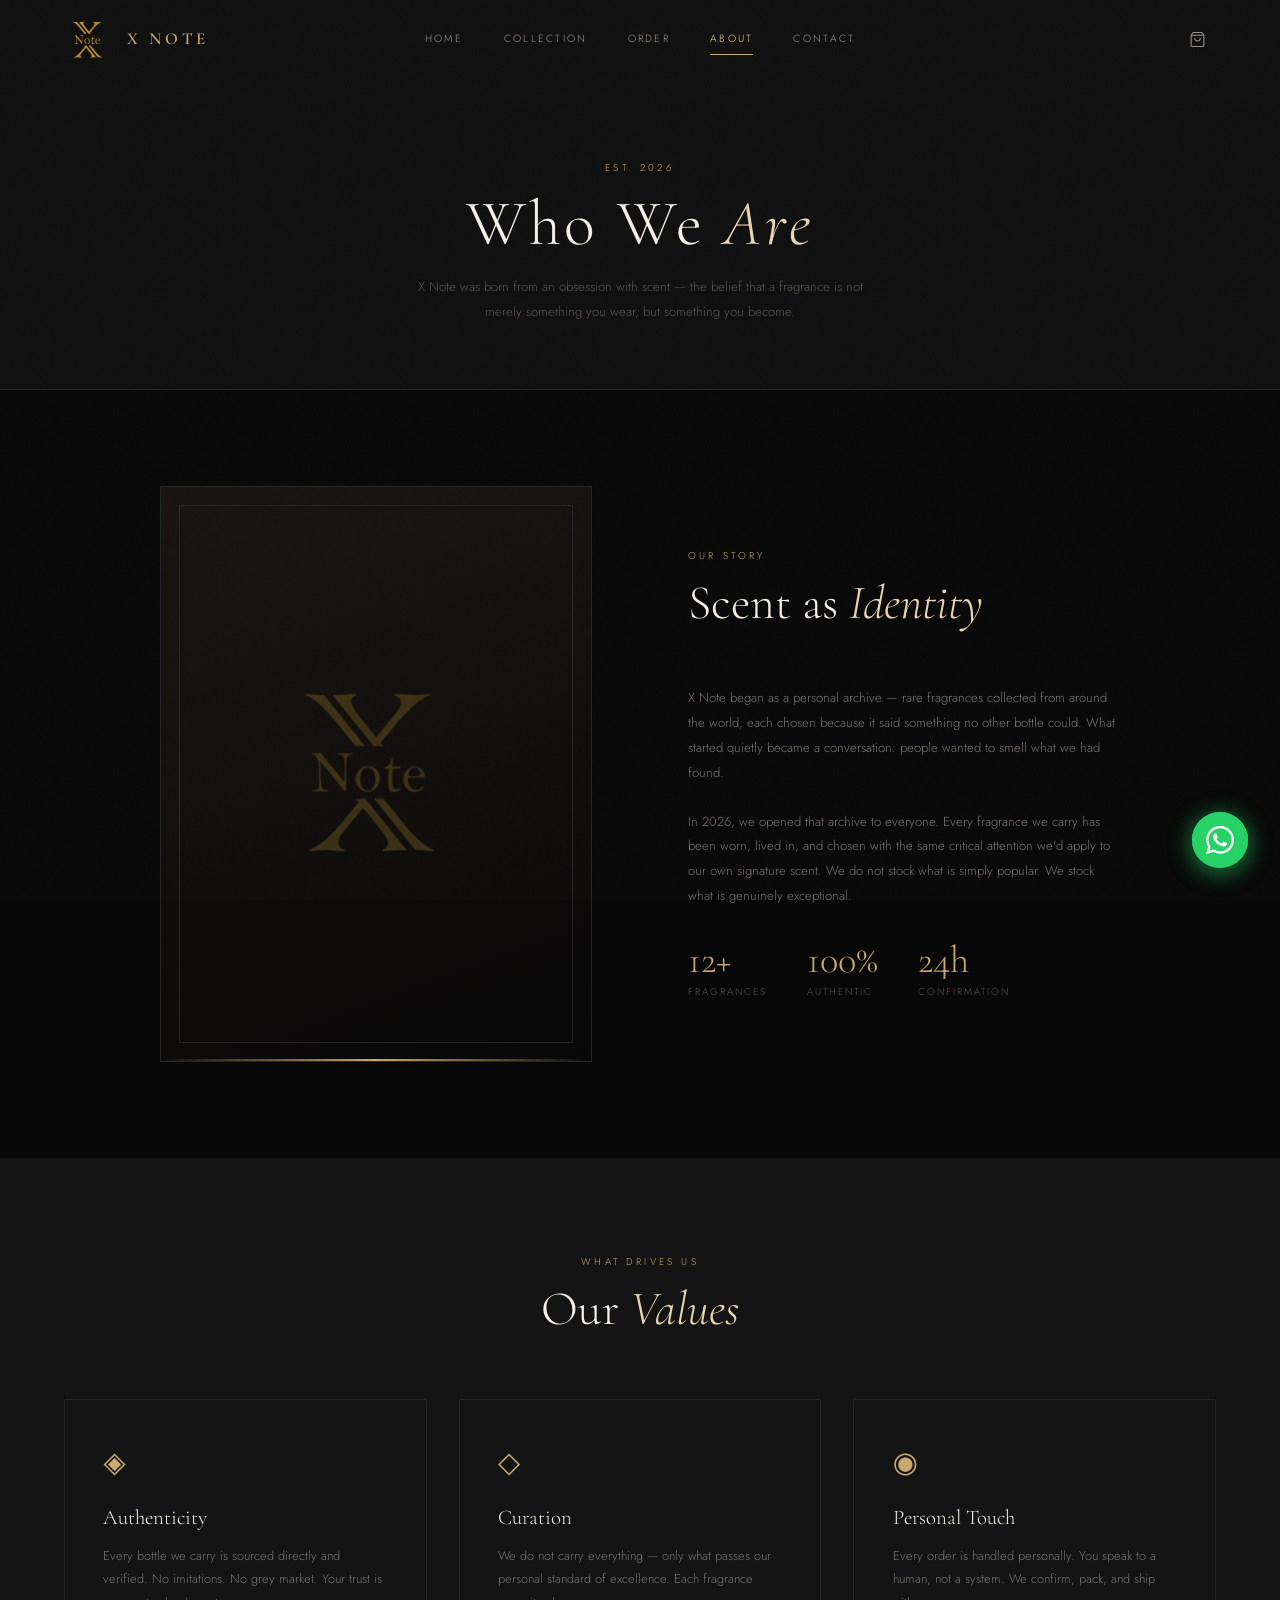
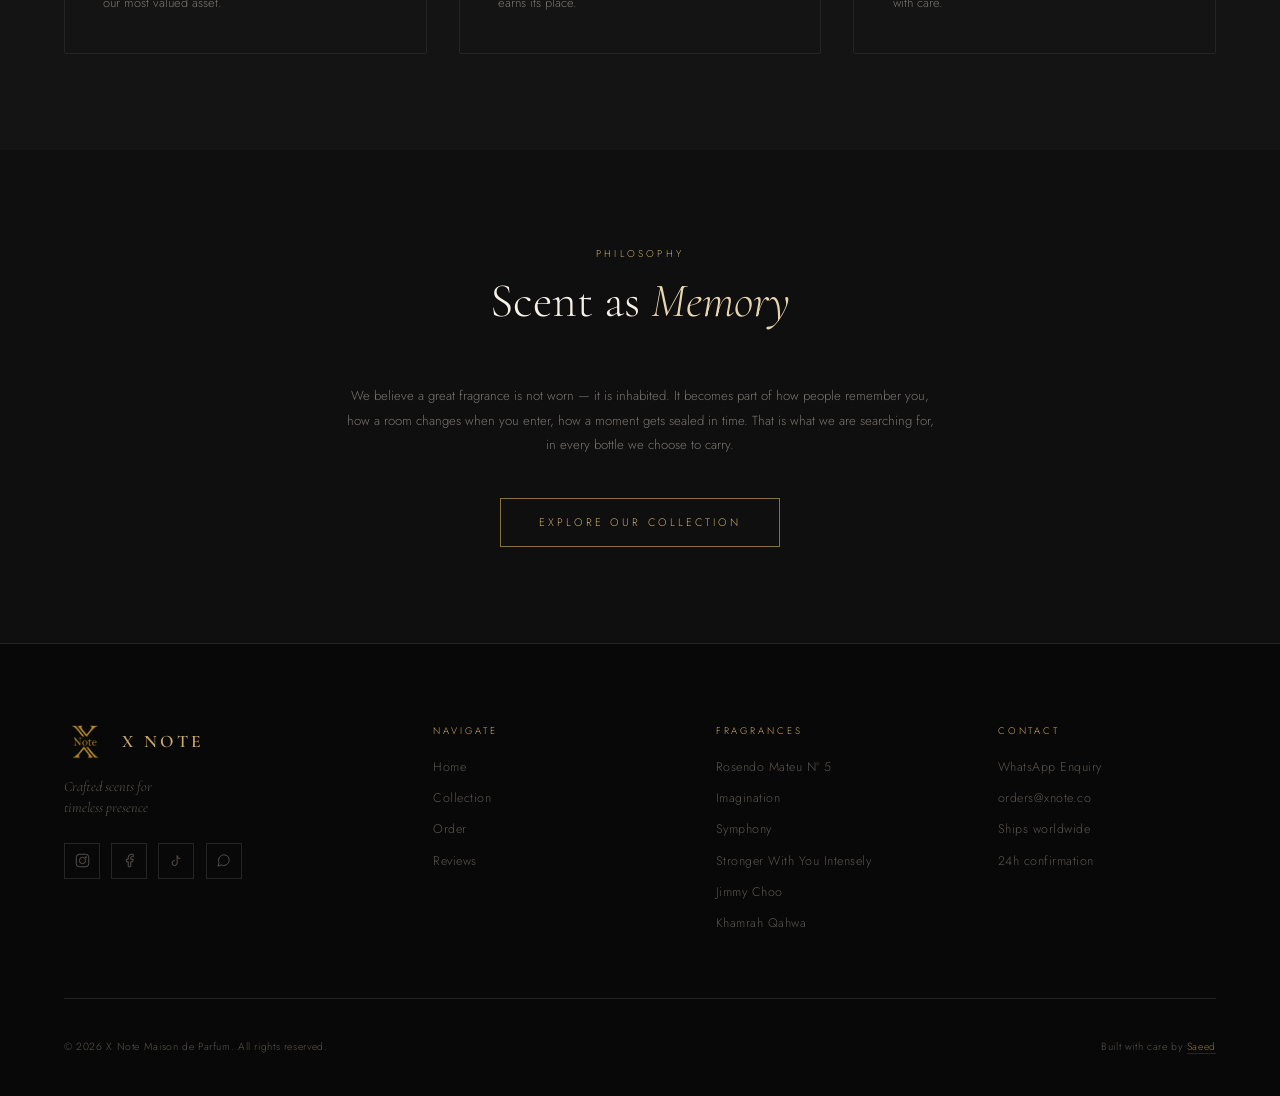
==== commit d9433ad5: "new arrow style" ====
--- a/about.html
+++ b/about.html
@@ -93,6 +93,7 @@
                 <div class="about-strip">
                     <div class="about-strip__visual reveal">
                         <div class="about-strip__visual-inner">
+                            <img class="about-strip__logo-img" src="" alt="X Note" id="about-logo-img" style="width:55%;max-width:220px;opacity:0.18;filter:brightness(1.4);display:block;margin:auto;"/>
                             <div class="about-strip__visual-line"></div>
                         </div>
                     </div>
@@ -209,7 +210,16 @@
         <script src="js/cart.js"></script>
         <script src="js/ui.js"></script>
         <script>
-document.addEventListener("DOMContentLoaded", function() { XNOTE.ui.init(); var w=document.getElementById("wa-float-btn"); if(w&&XNOTE.whatsappNumber) w.href="https://wa.me/"+XNOTE.whatsappNumber.replace(/\D/g,""); });
+document.addEventListener("DOMContentLoaded", function() {
+  XNOTE.ui.init();
+  var w=document.getElementById("wa-float-btn"); if(w&&XNOTE.whatsappNumber) w.href="https://wa.me/"+XNOTE.whatsappNumber.replace(/\D/g,"");
+  var fp = document.getElementById('footer-products');
+  if (fp && XNOTE.products) { fp.innerHTML = XNOTE.products.slice(0,6).map(function(p){ return '<a href="collection.html" class="footer__link">'+p.name+'</a>'; }).join(''); }
+  /* Copy logo src from nav to about visual */
+  var navLogo = document.querySelector('.nav__logo-img');
+  var aboutLogo = document.getElementById('about-logo-img');
+  if (navLogo && aboutLogo) aboutLogo.src = navLogo.src;
+});
 document.getElementById("footer-year").textContent=new Date().getFullYear();
         </script>
 
--- a/css/sections.css
+++ b/css/sections.css
@@ -919,6 +919,7 @@
 .sig-carousel {
   position: relative;
   width: 100%;
+  overflow: visible;
 }
 
 .sig-carousel__wrap {
@@ -1028,6 +1029,9 @@
 /* ═══════════════════════════════════════════════
    HOVER ARROW CAROUSELS
 ════════════════════════════════════════════════ */
+/* ═══════════════════════════════════════════════
+   CAROUSEL HOVER ARROWS — redesigned
+════════════════════════════════════════════════ */
 .sig-carousel--hover-arrows,
 .testimonials__track-wrap--hover {
   position: relative;
@@ -1037,13 +1041,11 @@
   position: absolute;
   top: 50%;
   transform: translateY(-50%);
-  width: 48px;
-  height: 48px;
-  border-radius: 50%;
-  border: 1px solid var(--gold-dim);
-  background: rgba(8,8,8,0.85);
-  backdrop-filter: blur(8px);
-  color: var(--gold);
+  width: 36px;
+  height: 36px;
+  border: none;
+  background: none;
+  color: var(--gold-dim);
   display: flex;
   align-items: center;
   justify-content: center;
@@ -1052,43 +1054,48 @@
   pointer-events: none;
   transition:
     opacity var(--t-med) var(--ease),
-    border-color var(--t-med) var(--ease),
-    background var(--t-med) var(--ease),
-    transform var(--t-med) var(--ease);
+    color var(--t-med) var(--ease);
   z-index: 10;
 }
 
-.carousel-hover-btn--left  { left: -24px; }
-.carousel-hover-btn--right { right: -24px; }
+/* Position arrows OUTSIDE the scroll container */
+.sig-carousel--hover-arrows .carousel-hover-btn--left  { left: -46px; }
+.sig-carousel--hover-arrows .carousel-hover-btn--right { right: -46px; }
+.testimonials__track-wrap--hover .carousel-hover-btn--left  { left: -46px; }
+.testimonials__track-wrap--hover .carousel-hover-btn--right { right: -46px; }
 
 .carousel-hover-btn svg {
-  width: 18px;
-  height: 18px;
-  stroke-width: 1.5;
-}
-
-/* Show on section hover */
-.sig-carousel--hover-arrows:hover .carousel-hover-btn,
-.testimonials__track-wrap--hover:hover .carousel-hover-btn {
+  width: 22px;
+  height: 22px;
+  stroke-width: 1;
+}
+
+.testimonials__carousel-outer {
+  position: relative;
+  overflow: visible;
+}
+
+.testimonials__carousel-outer .carousel-hover-btn--left  { left: -46px; }
+.testimonials__carousel-outer .carousel-hover-btn--right { right: -46px; }
+
+/* Show arrows on outer hover for testimonials */
+.testimonials__carousel-outer:hover .carousel-hover-btn {
   opacity: 1;
   pointer-events: auto;
 }
 
-.carousel-hover-btn:hover {
-  background: var(--gold-glow);
-  border-color: var(--gold);
-  transform: translateY(-50%) scale(1.1);
-}
-
+/* Mobile scroll line for testimonials outer */
 @media (max-width: 699px) {
-  .carousel-hover-btn--left  { left: 4px; }
-  .carousel-hover-btn--right { right: 4px; }
-  /* Always show on mobile (no hover) */
-  .carousel-hover-btn {
-    opacity: 1;
-    pointer-events: auto;
-    width: 36px;
-    height: 36px;
+  .testimonials__carousel-outer .carousel-hover-btn {
+    display: none !important;
+  }
+  .testimonials__carousel-outer::after {
+    content: '';
+    display: block;
+    height: 1px;
+    margin-top: 1.2rem;
+    background: linear-gradient(to right, transparent, var(--border-light) 20%, var(--border-light) 80%, transparent);
+    width: 100%;
   }
 }
 
@@ -1346,3 +1353,28 @@
 }
 .star-input.active,
 .star-input:hover { color: var(--gold); }
+
+/* Show on section hover */
+.sig-carousel--hover-arrows:hover .carousel-hover-btn {
+  opacity: 1;
+  pointer-events: auto;
+}
+
+.carousel-hover-btn:hover {
+  color: var(--gold);
+}
+
+/* Mobile: hide arrows, show scroll indicator line */
+@media (max-width: 699px) {
+  .carousel-hover-btn {
+    display: none !important;
+  }
+  .sig-carousel--hover-arrows::after {
+    content: '';
+    display: block;
+    height: 1px;
+    margin-top: 1.2rem;
+    background: linear-gradient(to right, transparent, var(--border-light) 20%, var(--border-light) 80%, transparent);
+    width: 100%;
+  }
+}
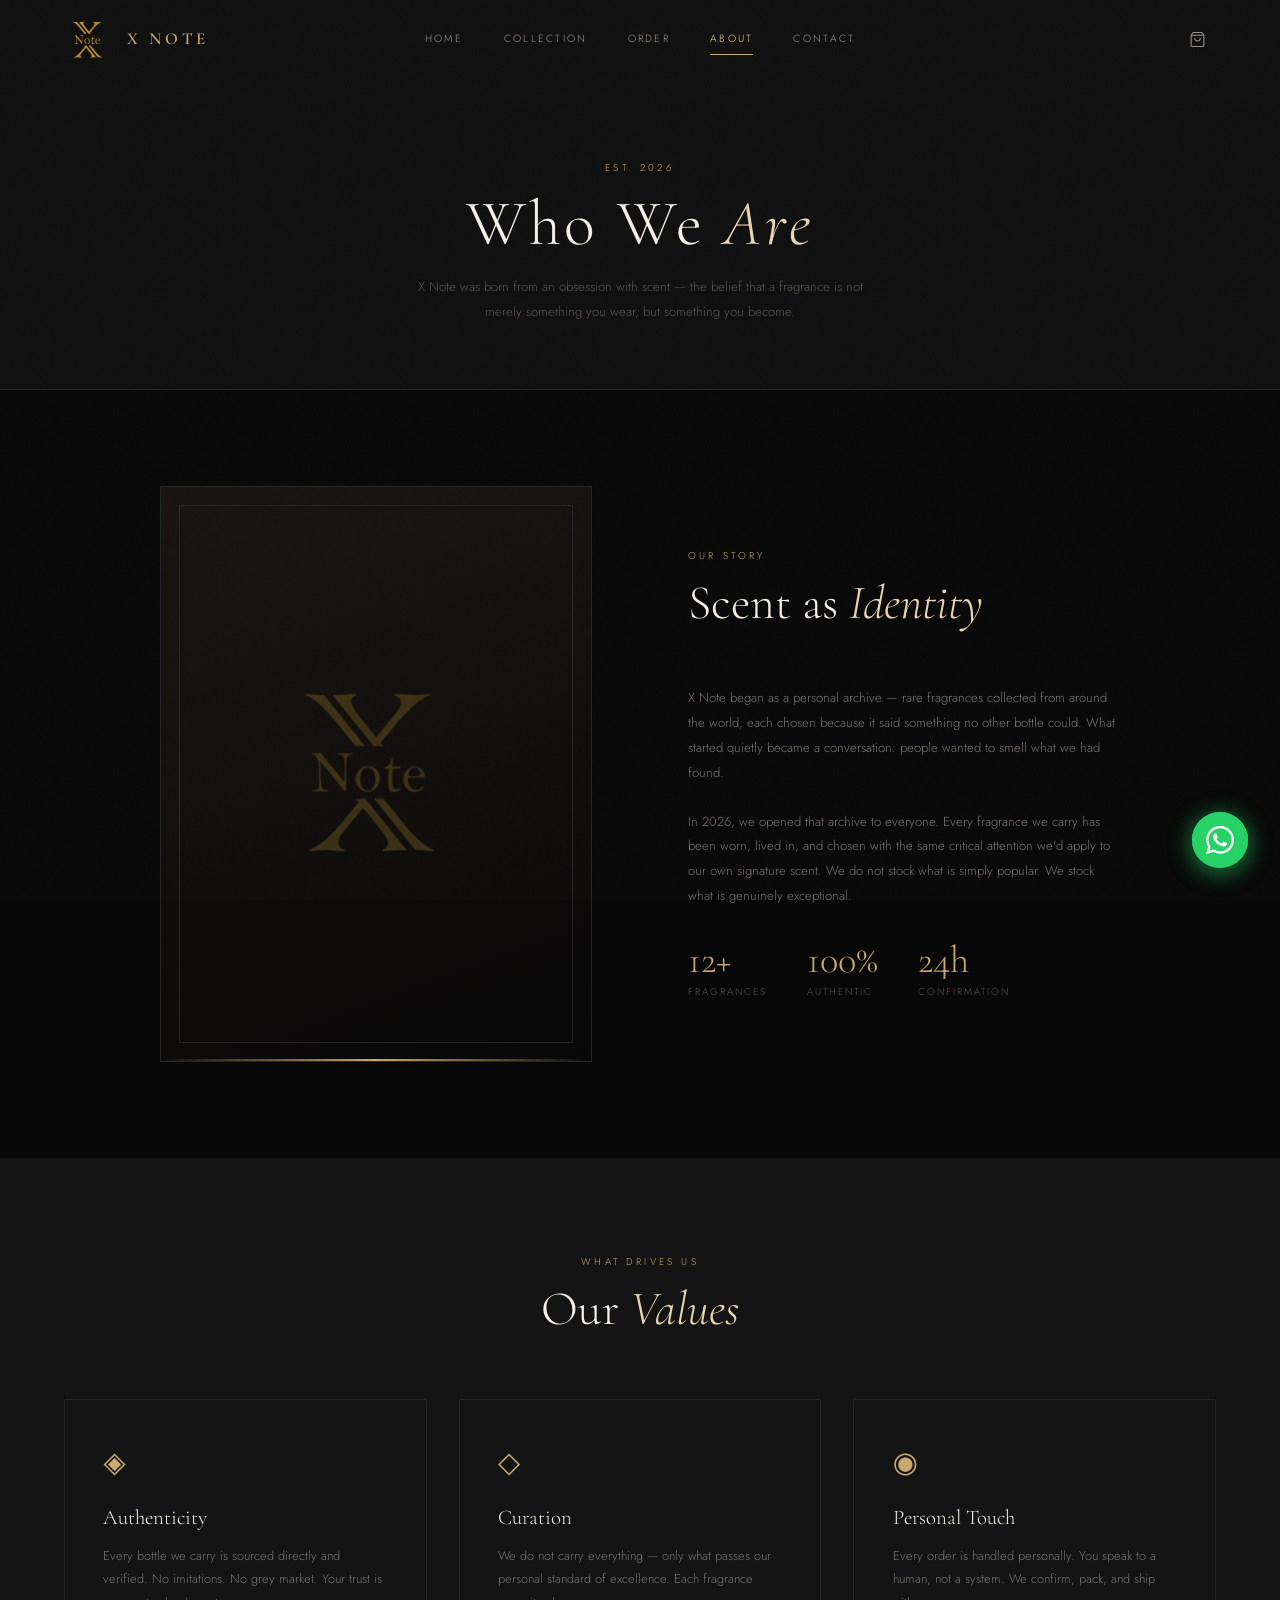
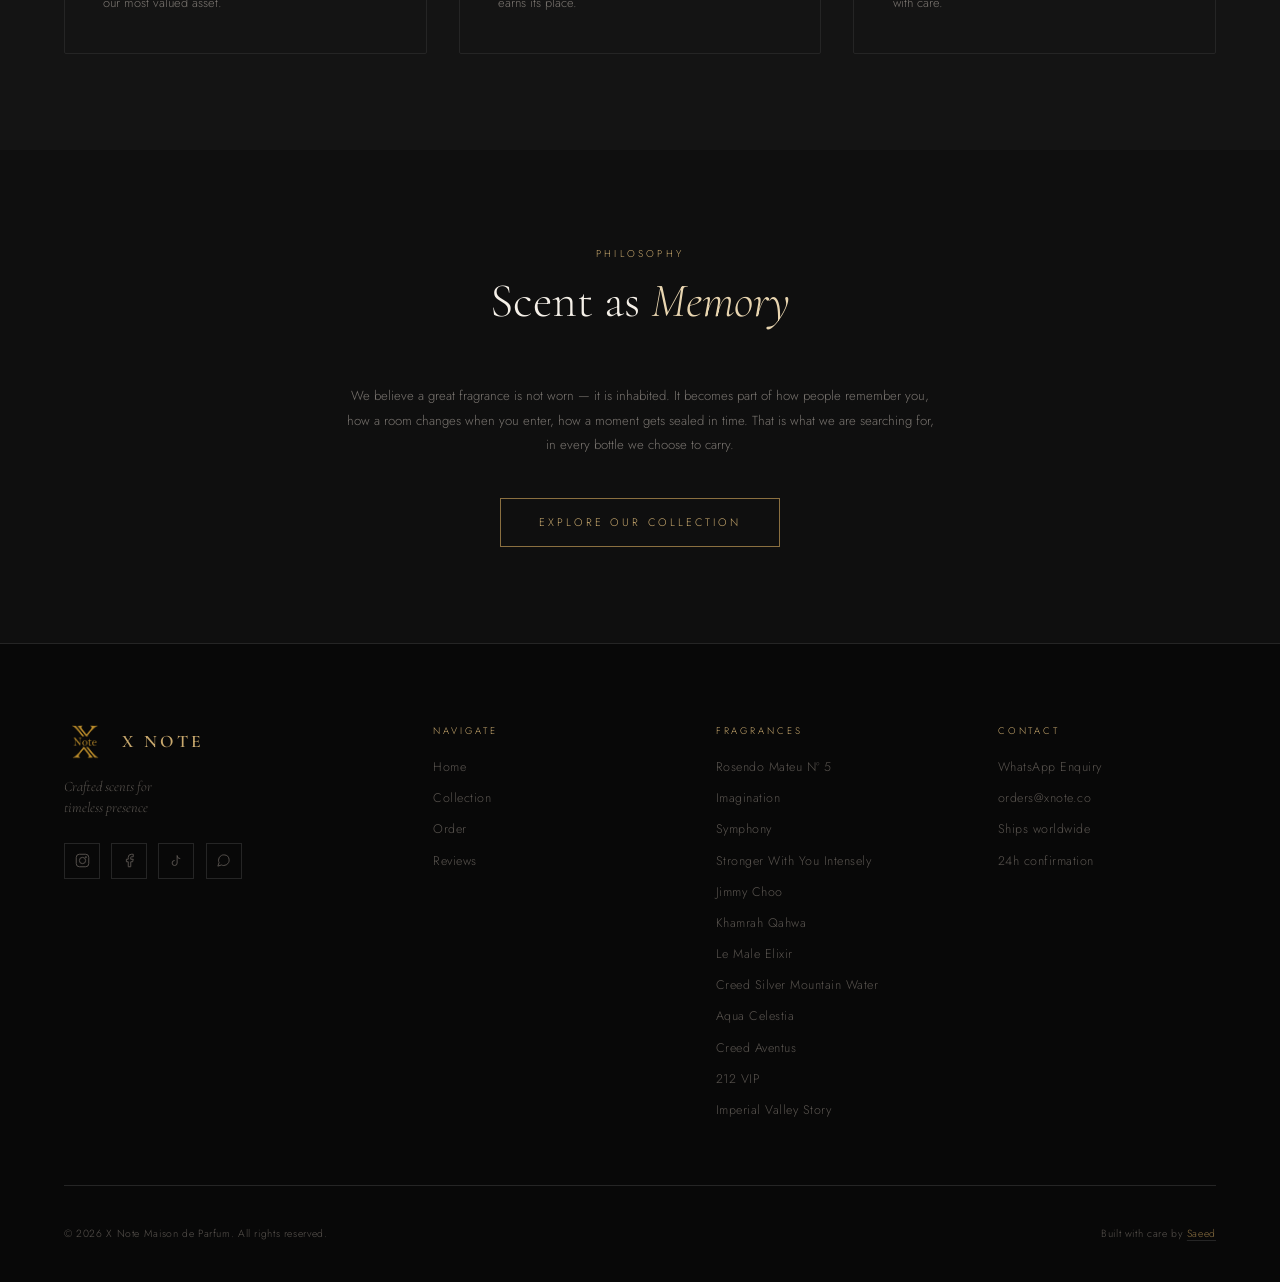
==== commit 9f3ed7e7: "fix the hum error, and restyle the order header page" ====
--- a/about.html
+++ b/about.html
@@ -211,10 +211,9 @@
         <script src="js/ui.js"></script>
         <script>
 document.addEventListener("DOMContentLoaded", function() {
-  XNOTE.ui.init();
   var w=document.getElementById("wa-float-btn"); if(w&&XNOTE.whatsappNumber) w.href="https://wa.me/"+XNOTE.whatsappNumber.replace(/\D/g,"");
   var fp = document.getElementById('footer-products');
-  if (fp && XNOTE.products) { fp.innerHTML = XNOTE.products.slice(0,6).map(function(p){ return '<a href="collection.html" class="footer__link">'+p.name+'</a>'; }).join(''); }
+  if (fp && XNOTE.products) { fp.innerHTML = XNOTE.products.map(function(p){ return '<a href="collection.html" class="footer__link">'+p.name+'</a>'; }).join(''); }
   /* Copy logo src from nav to about visual */
   var navLogo = document.querySelector('.nav__logo-img');
   var aboutLogo = document.getElementById('about-logo-img');
--- a/css/sections.css
+++ b/css/sections.css
@@ -882,10 +882,12 @@
 /* Cart page title */
 .cart-page__title {
   font-family: var(--serif);
-  font-size: clamp(2rem, 5vw, 4rem);
+  font-size: clamp(2.4rem, 5vw, 4.2rem);
   font-weight: 300;
   line-height: 1;
-  letter-spacing: 0.04em;
+  letter-spacing: 0.05em;
+  color: var(--ivory);
+  margin-bottom: 0;
 }
 
 /* Footer logo img */
@@ -1360,8 +1362,36 @@
   pointer-events: auto;
 }
 
+/* Keep arrow visible when directly hovered (prevents flicker as cursor moves toward it) */
 .carousel-hover-btn:hover {
-  color: var(--gold);
+  opacity: 1 !important;
+  pointer-events: auto !important;
+  color: var(--gold);
+}
+
+/* Invisible bridge fills the gap between the carousel edge and the arrow button,
+   so moving the mouse toward the button doesn't leave the hover zone */
+.sig-carousel--hover-arrows .carousel-hover-btn--left::before,
+.sig-carousel--hover-arrows .carousel-hover-btn--right::before,
+.testimonials__carousel-outer .carousel-hover-btn--left::before,
+.testimonials__carousel-outer .carousel-hover-btn--right::before {
+  content: '';
+  position: absolute;
+  top: 50%;
+  transform: translateY(-50%);
+  width: 60px;
+  height: 100%;
+  min-height: 80px;
+}
+.sig-carousel--hover-arrows .carousel-hover-btn--left::before,
+.testimonials__carousel-outer .carousel-hover-btn--left::before {
+  right: -4px;
+  left: unset;
+}
+.sig-carousel--hover-arrows .carousel-hover-btn--right::before,
+.testimonials__carousel-outer .carousel-hover-btn--right::before {
+  left: -4px;
+  right: unset;
 }
 
 /* Mobile: hide arrows, show scroll indicator line */
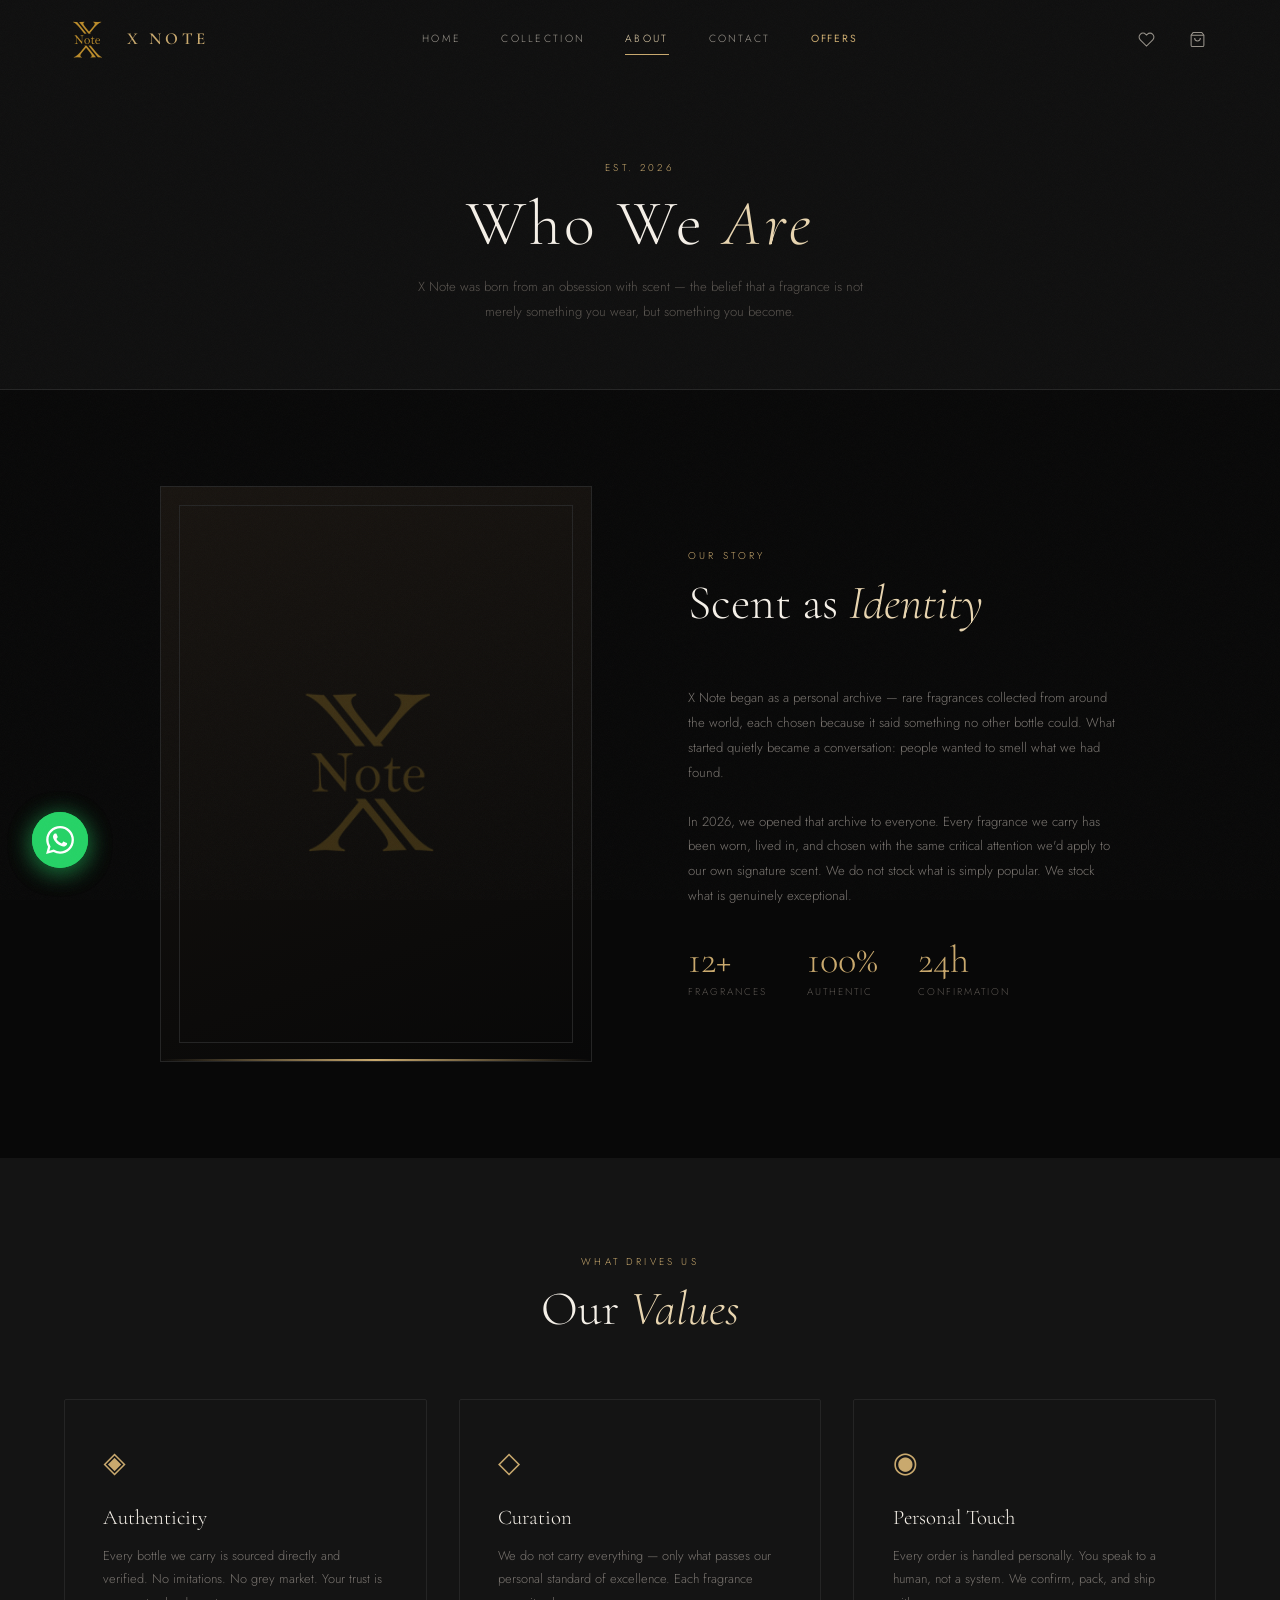
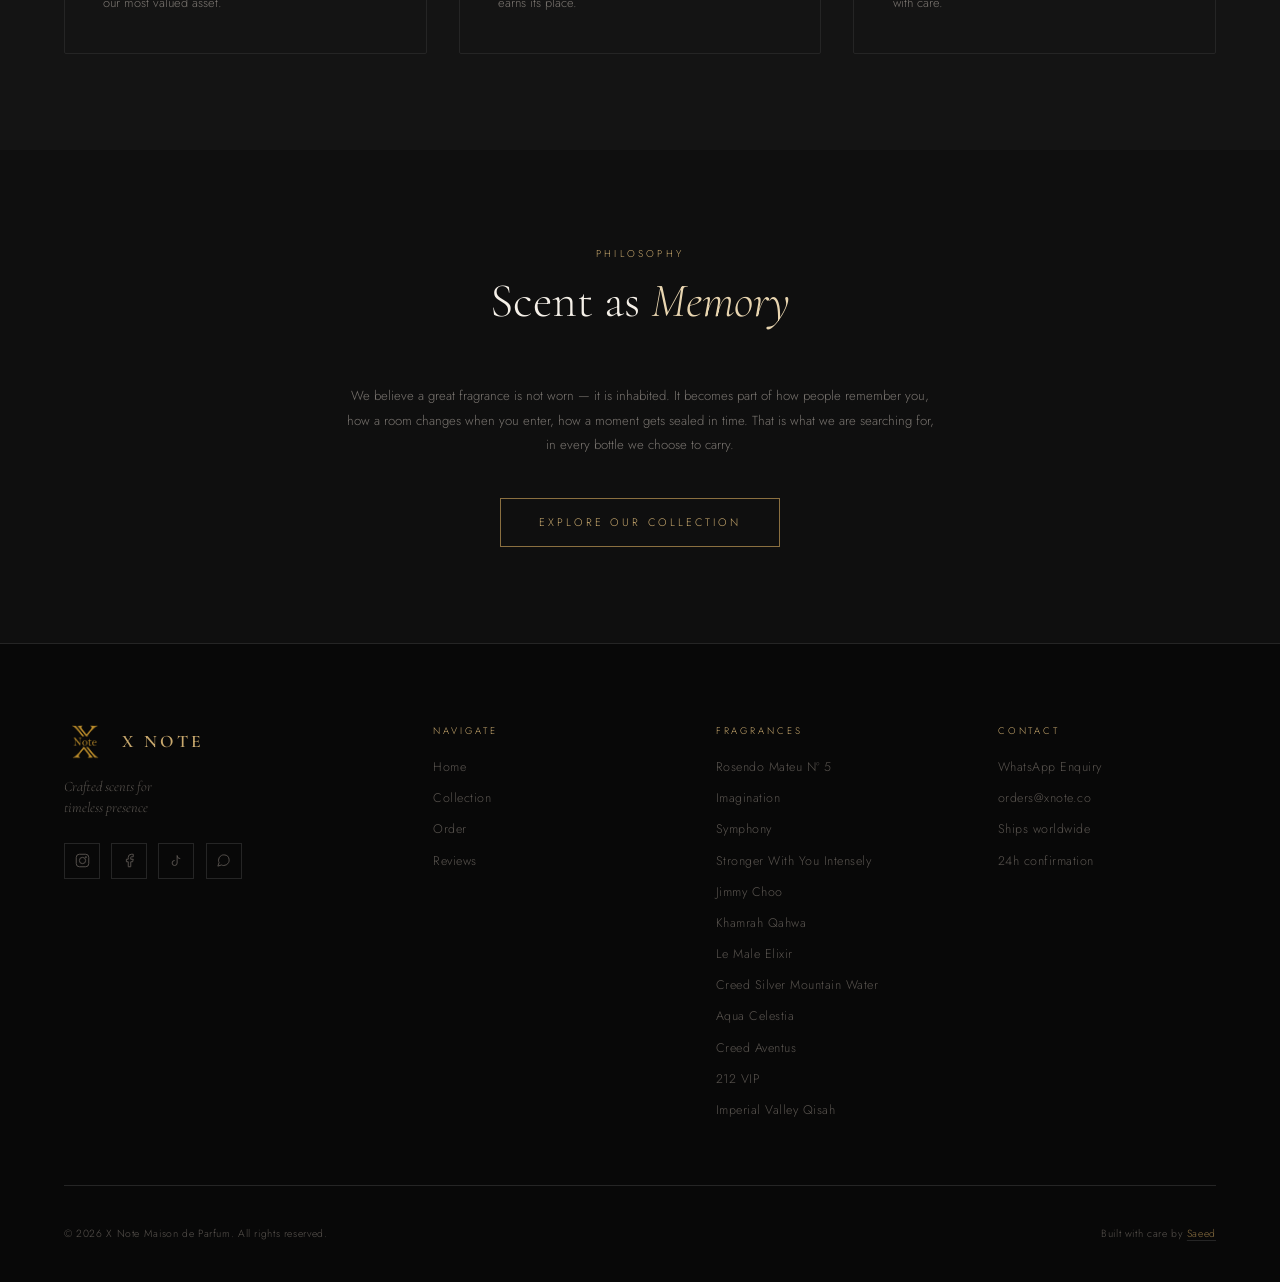
==== commit 3c50028c: "add offers page and stuff" ====
--- a/about.html
+++ b/about.html
@@ -12,6 +12,11 @@
         <link rel="stylesheet" href="css/nav.css"/>
         <link rel="stylesheet" href="css/products.css"/>
         <link rel="stylesheet" href="css/sections.css"/>
+        <style>
+          @media (max-width: 900px) {
+            .reveal { opacity: 1 !important; transform: none !important; transition: none !important; }
+          }
+        </style>
     </head>
     <body>
         <div id="page-loader">
@@ -27,11 +32,15 @@
                 <div class="nav__links">
                     <a href="index.html"      class="nav__link" data-page="index.html">Home</a>
                     <a href="collection.html" class="nav__link" data-page="collection.html">Collection</a>
-                    <a href="cart.html"       class="nav__link" data-page="cart.html">Order</a>
                     <a href="about.html"      class="nav__link" data-page="about.html">About</a>
                     <a href="contact.html"    class="nav__link" data-page="contact.html">Contact</a>
+                    <a href="offers.html"      class="nav__link nav__link--offers" data-page="offers.html">Offers</a>
                 </div>
                 <div class="nav__actions">
+                    <a href="favourites.html" class="nav__action-btn" aria-label="Favourites" id="nav-fav-btn">
+                        <svg viewBox="0 0 24 24" fill="none" stroke="currentColor" stroke-width="1.5"><path d="M20.84 4.61a5.5 5.5 0 0 0-7.78 0L12 5.67l-1.06-1.06a5.5 5.5 0 0 0-7.78 7.78l1.06 1.06L12 21.23l7.78-7.78 1.06-1.06a5.5 5.5 0 0 0 0-7.78z"/></svg>
+                        <span class="nav__heart-count" id="nav-fav-count" style="display:none">0</span>
+                    </a>
                     <button class="nav__action-btn" data-open-cart aria-label="Open cart">
                         <svg viewBox="0 0 24 24" fill="none" stroke="currentColor"><path d="M6 2 3 6v14a2 2 0 0 0 2 2h14a2 2 0 0 0 2-2V6l-3-4z"/><line x1="3" y1="6" x2="21" y2="6"/><path d="M16 10a4 4 0 0 1-8 0"/></svg>
                         <span class="nav__count" data-cart-count style="display:none">0</span>
@@ -43,10 +52,13 @@
         <div class="nav__mobile" id="mobile-menu">
             <a href="index.html"      class="nav__mobile-link" data-page="index.html">Home</a>
             <a href="collection.html" class="nav__mobile-link" data-page="collection.html">Collection</a>
-            <a href="cart.html"       class="nav__mobile-link" data-page="cart.html">Order</a>
             <a href="about.html"      class="nav__mobile-link" data-page="about.html">About</a>
             <a href="contact.html"    class="nav__mobile-link" data-page="contact.html">Contact</a>
+            <a href="offers.html"      class="nav__mobile-link" data-page="offers.html">Offers</a>
             <div class="nav__mobile-actions">
+                <a href="favourites.html" class="nav__action-btn" aria-label="Favourites">
+                    <svg viewBox="0 0 24 24" fill="none" stroke="currentColor" stroke-width="1.5"><path d="M20.84 4.61a5.5 5.5 0 0 0-7.78 0L12 5.67l-1.06-1.06a5.5 5.5 0 0 0-7.78 7.78l1.06 1.06L12 21.23l7.78-7.78 1.06-1.06a5.5 5.5 0 0 0 0-7.78z"/></svg>
+                </a>
                 <button class="nav__action-btn" data-open-cart>
                     <svg viewBox="0 0 24 24" fill="none" stroke="currentColor"><path d="M6 2 3 6v14a2 2 0 0 0 2 2h14a2 2 0 0 0 2-2V6l-3-4z"/><line x1="3" y1="6" x2="21" y2="6"/><path d="M16 10a4 4 0 0 1-8 0"/></svg>
                     <span class="nav__count" data-cart-count style="display:none">0</span>
--- a/css/base.css
+++ b/css/base.css
@@ -210,17 +210,29 @@
 }
 
 /* Scroll Reveal */
-.reveal {
-  opacity: 0;
-  transform: translateY(28px);
-  transition:
-    opacity var(--t-slow) var(--ease),
-    transform var(--t-slow) var(--ease);
-}
-
-.reveal.is-visible {
-  opacity: 1;
-  transform: translateY(0);
+/* Reveal: hidden by default on DESKTOP only */
+@media (min-width: 901px) {
+  .reveal {
+    opacity: 0;
+    transform: translateY(28px);
+    transition:
+      opacity var(--t-slow) var(--ease),
+      transform var(--t-slow) var(--ease);
+  }
+  .reveal.is-visible {
+    opacity: 1;
+    transform: translateY(0);
+  }
+}
+
+/* Mobile: always visible, no animation */
+@media (max-width: 900px) {
+  .reveal,
+  .reveal.is-visible {
+    opacity: 1 !important;
+    transform: none !important;
+    transition: none !important;
+  }
 }
 
 /* Buttons */
@@ -504,3 +516,5 @@
 
 /* Smaller button variant */
 .btn--sm { padding: 0.55rem 1rem; font-size: 0.6rem; }
+
+
--- a/css/nav.css
+++ b/css/nav.css
@@ -277,3 +277,37 @@
 @media (max-width: 480px) {
   .nav { padding-inline: 1.5rem; }
 }
+
+/* ── Favourites heart badge ── */
+.nav__action-btn .nav__heart-count {
+  position: absolute;
+  top: -4px;
+  right: -4px;
+  width: 16px;
+  height: 16px;
+  background: var(--gold);
+  color: var(--obsidian);
+  font-size: 0.55rem;
+  font-weight: 400;
+  display: flex;
+  align-items: center;
+  justify-content: center;
+  border-radius: 50%;
+  transition: transform var(--t-fast) var(--ease-spring);
+}
+
+.nav__action-btn.fav-active svg {
+  fill: var(--gold);
+  stroke: var(--gold);
+}
+
+/* Offers nav link — gold highlight */
+.nav__link--offers {
+  color: var(--gold) !important;
+  opacity: 1 !important;
+  font-weight: 400;
+  letter-spacing: 0.18em;
+}
+.nav__link--offers::after {
+  background: var(--gold) !important;
+}
--- a/css/products.css
+++ b/css/products.css
@@ -374,7 +374,7 @@
   gap: 0.4rem;
   flex-wrap: wrap;
   justify-content: center;
-  margin-bottom: 3rem;
+  margin-bottom: 1rem;
 }
 
 .filter-tab {
@@ -552,3 +552,56 @@
   font-size: 0.7rem;
   color: var(--muted);
 }
+
+/* ── Sticky collection controls ── */
+.collection-controls-sticky-wrapper {
+  position: sticky;
+  top: var(--nav-h);
+  z-index: 600;
+  background: var(--ink);
+  padding-block: 0.15rem;
+  border-bottom: 1px solid var(--border);
+  backdrop-filter: blur(8px);
+  -webkit-backdrop-filter: blur(8px);
+  margin-bottom: 0 !important;
+}
+
+/* ── Favourites page ── */
+.favourites-empty {
+  text-align: center;
+  padding: 6rem 2rem;
+  color: var(--ivory-dim);
+}
+.favourites-empty svg {
+  width: 56px;
+  height: 56px;
+  margin: 0 auto 1.5rem;
+  stroke: var(--gold);
+  opacity: 0.4;
+  display: block;
+}
+.favourites-empty__title {
+  font-family: var(--serif);
+  font-size: 1.6rem;
+  color: var(--ivory);
+  margin-bottom: 0.8rem;
+}
+.favourites-empty__sub {
+  font-size: 0.85rem;
+  letter-spacing: 0.04em;
+  opacity: 0.6;
+}
+
+/* ── Favourites grid — responsive, sensible card widths ── */
+.products-grid--fav {
+  grid-template-columns: repeat(3, 1fr);
+}
+@media (max-width: 1100px) {
+  .products-grid--fav { grid-template-columns: repeat(3, 1fr); }
+}
+@media (max-width: 860px) {
+  .products-grid--fav { grid-template-columns: repeat(2, 1fr); }
+}
+@media (max-width: 520px) {
+  .products-grid--fav { grid-template-columns: 1fr; }
+}
--- a/css/sections.css
+++ b/css/sections.css
@@ -843,6 +843,13 @@
   .about-strip__visual { aspect-ratio: 4 / 3; }
   .about-strip__text .section-header { text-align: center; }
   .about-strip__stats { justify-content: center; }
+  /* Ensure sections visible on smaller mobile */
+  #signature, #reviews,
+  .sig-carousel-outer, .testimonials__carousel-outer,
+  .section-header, .section-header__label, .section-header__title, .section-header__sub {
+    visibility: visible !important;
+    opacity: 1 !important;
+  }
 }
 
 /* Hero logo (replaces text title) */
@@ -1039,6 +1046,7 @@
   position: relative;
 }
 
+/* ── OLD hover-btn (kept for any other pages using it) ── */
 .carousel-hover-btn {
   position: absolute;
   top: 50%;
@@ -1072,25 +1080,88 @@
   stroke-width: 1;
 }
 
+/* ── NEW: sig-carousel-outer — wrapper that holds track + edge buttons ── */
+.sig-carousel-outer {
+  position: relative;
+  display: flex;
+  align-items: center;
+  gap: 0;
+}
+
+.sig-carousel-outer .sig-carousel {
+  flex: 1;
+  min-width: 0;
+}
+
+/* ── Shared edge button style (used in sig + testimonials) ── */
+.carousel-edge-btn {
+  flex-shrink: 0;
+  width: 40px;
+  height: 40px;
+  border: 1px solid var(--border);
+  background: none;
+  color: var(--gold-dim);
+  display: flex;
+  align-items: center;
+  justify-content: center;
+  cursor: pointer;
+  border-radius: 2px;
+  opacity: 0.35;
+  transition:
+    opacity var(--t-med) var(--ease),
+    color var(--t-med) var(--ease),
+    border-color var(--t-med) var(--ease),
+    background var(--t-fast) var(--ease);
+  z-index: 10;
+  pointer-events: auto;
+}
+
+.carousel-edge-btn svg {
+  width: 20px;
+  height: 20px;
+  stroke-width: 1.2;
+}
+
+.carousel-edge-btn--left  { margin-right: 1rem; }
+.carousel-edge-btn--right { margin-left: 1rem; }
+
+/* Show on container hover */
+.sig-carousel-outer:hover .carousel-edge-btn,
+.testimonials__carousel-outer:hover .carousel-edge-btn {
+  opacity: 0.7;
+}
+
+/* Full brightness when button itself is hovered */
+.carousel-edge-btn:hover {
+  opacity: 1;
+  color: var(--gold);
+  border-color: var(--gold-dim);
+  background: rgba(201,169,110,0.07);
+}
+
+/* ── Testimonials outer wrapper ── */
 .testimonials__carousel-outer {
   position: relative;
+  display: flex;
+  align-items: center;
+  gap: 0;
   overflow: visible;
 }
 
-.testimonials__carousel-outer .carousel-hover-btn--left  { left: -46px; }
-.testimonials__carousel-outer .carousel-hover-btn--right { right: -46px; }
-
-/* Show arrows on outer hover for testimonials */
-.testimonials__carousel-outer:hover .carousel-hover-btn {
-  opacity: 1;
-  pointer-events: auto;
-}
-
-/* Mobile scroll line for testimonials outer */
+.testimonials__carousel-outer .testimonials__track-wrap {
+  flex: 1;
+  min-width: 0;
+}
+
+.testimonials__carousel-outer .carousel-edge-btn--left  { margin-right: 1rem; }
+.testimonials__carousel-outer .carousel-edge-btn--right { margin-left: 1rem; }
+
+/* Mobile: hide edge buttons, show scroll line */
 @media (max-width: 699px) {
-  .testimonials__carousel-outer .carousel-hover-btn {
+  .carousel-edge-btn {
     display: none !important;
   }
+  .sig-carousel-outer::after,
   .testimonials__carousel-outer::after {
     content: '';
     display: block;
@@ -1099,6 +1170,25 @@
     background: linear-gradient(to right, transparent, var(--border-light) 20%, var(--border-light) 80%, transparent);
     width: 100%;
   }
+  /* Ensure sections remain visible on mobile */
+  #signature, #reviews,
+  .section-header, .section-header__label, .section-header__title, .section-header__sub,
+  .sig-carousel-outer, .testimonials__carousel-outer {
+    display: block !important;
+    visibility: visible !important;
+    opacity: 1 !important;
+    z-index: 1 !important;
+  }
+  /* Force min-height for section content on mobile */
+  .sig-carousel-outer, .testimonials__carousel-outer {
+    min-height: 200px !important;
+  }
+  /* Ensure track is visible */
+  .sig-carousel__track, .testimonials__track {
+    opacity: 1 !important;
+    visibility: visible !important;
+    z-index: 1 !important;
+  }
 }
 
 /* ═══════════════════════════════════════════════
@@ -1107,7 +1197,7 @@
 .wa-float {
   position: fixed;
   bottom: 2rem;
-  right: 2rem;
+  left: 2rem;
   width: 56px;
   height: 56px;
   border-radius: 50%;
@@ -1135,7 +1225,7 @@
 
 .wa-float__tooltip {
   position: absolute;
-  right: 66px;
+  left: 66px;
   background: rgba(10,10,10,0.92);
   color: var(--ivory);
   font-size: 0.72rem;
@@ -1145,7 +1235,7 @@
   white-space: nowrap;
   pointer-events: none;
   opacity: 0;
-  transform: translateX(6px);
+  transform: translateX(-6px);
   transition: opacity var(--t-med) var(--ease), transform var(--t-med) var(--ease);
 }
 
@@ -1355,44 +1445,6 @@
 }
 .star-input.active,
 .star-input:hover { color: var(--gold); }
-
-/* Show on section hover */
-.sig-carousel--hover-arrows:hover .carousel-hover-btn {
-  opacity: 1;
-  pointer-events: auto;
-}
-
-/* Keep arrow visible when directly hovered (prevents flicker as cursor moves toward it) */
-.carousel-hover-btn:hover {
-  opacity: 1 !important;
-  pointer-events: auto !important;
-  color: var(--gold);
-}
-
-/* Invisible bridge fills the gap between the carousel edge and the arrow button,
-   so moving the mouse toward the button doesn't leave the hover zone */
-.sig-carousel--hover-arrows .carousel-hover-btn--left::before,
-.sig-carousel--hover-arrows .carousel-hover-btn--right::before,
-.testimonials__carousel-outer .carousel-hover-btn--left::before,
-.testimonials__carousel-outer .carousel-hover-btn--right::before {
-  content: '';
-  position: absolute;
-  top: 50%;
-  transform: translateY(-50%);
-  width: 60px;
-  height: 100%;
-  min-height: 80px;
-}
-.sig-carousel--hover-arrows .carousel-hover-btn--left::before,
-.testimonials__carousel-outer .carousel-hover-btn--left::before {
-  right: -4px;
-  left: unset;
-}
-.sig-carousel--hover-arrows .carousel-hover-btn--right::before,
-.testimonials__carousel-outer .carousel-hover-btn--right::before {
-  left: -4px;
-  right: unset;
-}
 
 /* Mobile: hide arrows, show scroll indicator line */
 @media (max-width: 699px) {
@@ -1408,3 +1460,600 @@
     width: 100%;
   }
 }
+
+/* ═══════════════════════════════════════════════
+   COLLECTION SEARCH BAR
+════════════════════════════════════════════════ */
+.collection-controls {
+  display: flex;
+  flex-direction: column;
+  gap: 0.4rem;
+  margin-top: 0.2rem;
+  margin-bottom: 0.5rem;
+}
+
+.collection-search {
+  position: relative;
+  display: flex;
+  align-items: center;
+  max-width: 560px;
+  margin: 0 auto;
+  width: 100%;
+}
+
+.collection-search__icon {
+  position: absolute;
+  left: 0.75rem;
+  width: 13px;
+  height: 13px;
+  color: var(--muted);
+  pointer-events: none;
+  stroke-width: 1.5;
+  flex-shrink: 0;
+}
+
+.collection-search__input {
+  width: 100%;
+  background: var(--surface-2, #141414);
+  border: 1px solid var(--border);
+  color: var(--ivory);
+  font-family: var(--sans, 'Jost', sans-serif);
+  font-size: 0.72rem;
+  letter-spacing: 0.04em;
+  padding: 0.3rem 2rem 0.3rem 2rem;
+  outline: none;
+  border-radius: 2px;
+  transition: border-color var(--t-med) var(--ease);
+}
+
+.collection-search__input::placeholder {
+  color: var(--muted);
+}
+
+.collection-search__input:focus {
+  border-color: var(--gold-dim);
+}
+
+.collection-search__clear {
+  position: absolute;
+  right: 0.5rem;
+  width: 20px;
+  height: 20px;
+  background: none;
+  border: none;
+  color: var(--muted);
+  font-size: 1rem;
+  cursor: pointer;
+  display: flex;
+  align-items: center;
+  justify-content: center;
+  transition: color var(--t-fast);
+  padding: 0;
+}
+
+.collection-search__clear:hover {
+  color: var(--ivory);
+}
+
+.collection-controls .filter-tabs {
+  justify-content: center;
+}
+
+.collection-no-results {
+  text-align: center;
+  padding: 5rem 1rem;
+  color: var(--muted);
+}
+
+.collection-no-results__title {
+  font-family: var(--serif);
+  font-size: 1.4rem;
+  font-weight: 300;
+  color: var(--ivory-dim);
+  margin-bottom: 0.6rem;
+}
+
+.collection-no-results__sub {
+  font-size: 0.78rem;
+  letter-spacing: 0.06em;
+  line-height: 1.8;
+}
+
+@media (max-width: 699px) {
+  .collection-search__input {
+    font-size: 0.72rem;
+    padding: 0.4rem 2rem 0.4rem 2rem;
+  }
+}
+
+/* ── Collection page: tighten search → tabs gap ── */
+.collection-controls .filter-tabs {
+  margin-top: 1.2rem;
+  margin-bottom: 0.6rem;
+}
+.collection-controls-sticky-wrapper {
+  padding-block: 1rem 0.6rem !important;
+}
+
+/* ═══════════════════════════════════════════════
+   OFFER BANNER — Home page bundle section
+   ═══════════════════════════════════════════════ */
+.offer-banner {
+  position: relative;
+  overflow: hidden;
+}
+
+.offer-banner::before {
+  content: '';
+  position: absolute;
+  inset: 0;
+  background:
+    radial-gradient(ellipse 70% 60% at 50% 100%, rgba(201,169,110,0.07) 0%, transparent 70%),
+    radial-gradient(ellipse 40% 40% at 20% 0%, rgba(201,169,110,0.04) 0%, transparent 60%);
+  pointer-events: none;
+}
+
+.offer-banner__inner {
+  text-align: center;
+  padding: 5rem 1rem;
+  max-width: 860px;
+  margin: 0 auto;
+  position: relative;
+}
+
+.offer-banner__label {
+  margin-bottom: 1.2rem;
+}
+
+.offer-banner__badge {
+  display: inline-block;
+  font-family: var(--sans);
+  font-size: 0.58rem;
+  letter-spacing: 0.35em;
+  text-transform: uppercase;
+  color: var(--obsidian);
+  background: var(--gold);
+  padding: 0.35rem 1.2rem;
+  font-weight: 400;
+}
+
+.offer-banner__title {
+  font-family: var(--serif);
+  font-size: clamp(2.2rem, 5vw, 4rem);
+  font-weight: 300;
+  color: var(--ivory);
+  line-height: 1.1;
+  letter-spacing: 0.04em;
+  margin-bottom: 0.6rem;
+}
+
+.offer-banner__sub {
+  font-size: 0.85rem;
+  color: var(--muted);
+  letter-spacing: 0.1em;
+  margin-bottom: 3rem;
+}
+
+.offer-banner__items {
+  display: flex;
+  align-items: center;
+  justify-content: center;
+  gap: 1.5rem;
+  flex-wrap: wrap;
+  margin-bottom: 2.8rem;
+}
+
+.offer-banner__item {
+  display: flex;
+  flex-direction: column;
+  align-items: center;
+  gap: 0.7rem;
+  border: 1px solid var(--border);
+  background: var(--surface);
+  min-width: 180px;
+  max-width: 240px;
+  flex: 1;
+  position: relative;
+  overflow: hidden;
+  transition: border-color 0.3s ease, transform 0.3s ease;
+}
+
+.offer-banner__item:hover {
+  border-color: var(--gold-dim);
+  transform: translateY(-4px);
+}
+
+.offer-banner__item-name,
+.offer-banner__item-size {
+  padding-inline: 1rem;
+}
+
+.offer-banner__item-size {
+  padding-bottom: 1rem;
+}
+
+.offer-banner__item-img-wrap {
+  width: 100%;
+  aspect-ratio: 3 / 4;
+  background: radial-gradient(ellipse at 50% 70%, #1c1710 0%, var(--obsidian) 100%);
+  overflow: hidden;
+  display: flex;
+  align-items: center;
+  justify-content: center;
+  margin-bottom: 0.2rem;
+}
+
+.offer-banner__item-img {
+  width: 100%;
+  height: 100%;
+  object-fit: cover;
+  display: block;
+  transition: transform 0.5s ease;
+}
+
+.offer-banner__item:hover .offer-banner__item-img {
+  transform: scale(1.04);
+}
+
+/* Hide broken/empty img — keep the dark bg visible */
+.offer-banner__item-img[src=""] {
+  opacity: 0;
+}
+
+.offer-banner__item-name {
+  font-family: var(--serif);
+  font-size: 0.95rem;
+  color: var(--ivory);
+  text-align: center;
+  line-height: 1.3;
+}
+
+.offer-banner__item-size {
+  font-size: 0.6rem;
+  letter-spacing: 0.25em;
+  text-transform: uppercase;
+  color: var(--gold-dim);
+}
+
+.offer-banner__plus {
+  font-family: var(--serif);
+  font-size: 2rem;
+  color: var(--gold-dim);
+  opacity: 0.6;
+  line-height: 1;
+  padding-bottom: 1rem;
+}
+
+.offer-banner__price-row {
+  display: flex;
+  align-items: baseline;
+  justify-content: center;
+  gap: 1.2rem;
+  margin-bottom: 2.4rem;
+  flex-wrap: wrap;
+}
+
+.offer-banner__price {
+  font-family: var(--serif);
+  font-size: clamp(2.5rem, 5vw, 4rem);
+  font-weight: 300;
+  color: var(--gold);
+  line-height: 1;
+  letter-spacing: 0.03em;
+}
+
+.offer-banner__currency {
+  font-size: 1.2rem;
+  opacity: 0.7;
+}
+
+.offer-banner__price-note {
+  font-size: 0.72rem;
+  letter-spacing: 0.1em;
+  color: var(--muted);
+  text-transform: uppercase;
+}
+
+.offer-banner__actions {
+  display: flex;
+  align-items: center;
+  justify-content: center;
+  gap: 1rem;
+  flex-wrap: wrap;
+}
+
+.offer-banner__btn-cart {
+  display: flex;
+  align-items: center;
+  gap: 0.6rem;
+  padding: 0.9rem 2rem;
+  font-size: 0.68rem;
+  letter-spacing: 0.18em;
+  transition: background 0.3s ease, color 0.3s ease;
+}
+
+.offer-banner__btn-more {
+  display: flex;
+  align-items: center;
+  gap: 0.5rem;
+  padding: 0.9rem 2rem;
+  font-size: 0.68rem;
+  letter-spacing: 0.18em;
+}
+
+@media (max-width: 640px) {
+  .offer-banner__items { gap: 1rem; }
+  .offer-banner__item  { min-width: 130px; padding: 1.4rem 1.2rem; }
+  .offer-banner__plus  { font-size: 1.4rem; padding-bottom: 0.5rem; }
+  .offer-banner__actions { flex-direction: column; }
+  .offer-banner__btn-cart,
+  .offer-banner__btn-more { width: 100%; justify-content: center; }
+}
+
+/* ═══════════════════════════════════════════════
+   CART PAGE — "You Might Be Interested" section
+   ═══════════════════════════════════════════════ */
+.cart-interest {
+  border-top: 1px solid var(--border);
+}
+
+.cart-interest .section-header {
+  text-align: center;
+  margin-bottom: 2rem;
+}
+
+.cart-interest .sig-carousel__track .product-card {
+  width: clamp(220px, 22vw, 280px);
+}
+
+/* ═══════════════════════════════════════════════
+   OFFERS PAGE
+   ═══════════════════════════════════════════════ */
+.offers-page__grid {
+  display: grid;
+  grid-template-columns: 1fr 320px;
+  gap: 2rem;
+  align-items: start;
+}
+
+/* Featured offer card */
+.offer-card--featured {
+  background: var(--surface);
+  border: 1px solid var(--border);
+  padding: 3rem;
+}
+
+.offer-card__label-wrap {
+  display: flex;
+  align-items: center;
+  gap: 1rem;
+  margin-bottom: 1.5rem;
+}
+
+.offer-card__badge {
+  display: inline-block;
+  font-family: var(--sans);
+  font-size: 0.56rem;
+  letter-spacing: 0.32em;
+  text-transform: uppercase;
+  color: var(--obsidian);
+  background: var(--gold);
+  padding: 0.3rem 1rem;
+}
+
+.offer-card__savings {
+  font-size: 0.62rem;
+  letter-spacing: 0.2em;
+  text-transform: uppercase;
+  color: #6bbf7a;
+  background: rgba(107, 191, 122, 0.08);
+  border: 1px solid rgba(107, 191, 122, 0.2);
+  padding: 0.3rem 0.8rem;
+}
+
+.offer-card__title {
+  font-family: var(--serif);
+  font-size: clamp(2rem, 4vw, 3.2rem);
+  font-weight: 300;
+  color: var(--ivory);
+  line-height: 1.1;
+  letter-spacing: 0.03em;
+  margin-bottom: 1rem;
+}
+
+.offer-card__desc {
+  font-size: 0.82rem;
+  color: var(--muted);
+  line-height: 1.85;
+  max-width: 560px;
+  margin-bottom: 2.5rem;
+  letter-spacing: 0.04em;
+}
+
+.offer-card__items {
+  margin-bottom: 2.5rem;
+}
+
+.offer-card__item {
+  display: flex;
+  align-items: flex-start;
+  gap: 1.5rem;
+  padding: 1.5rem 0;
+}
+
+.offer-card__divider {
+  height: 1px;
+  background: var(--border);
+}
+
+.offer-card__item-number {
+  font-family: var(--serif);
+  font-size: 2.2rem;
+  font-weight: 300;
+  color: var(--gold-dim);
+  opacity: 0.4;
+  min-width: 48px;
+  line-height: 1;
+  padding-top: 0.2rem;
+}
+
+.offer-card__item-info {
+  display: flex;
+  flex-direction: column;
+  gap: 0.3rem;
+}
+
+.offer-card__item-name {
+  font-family: var(--serif);
+  font-size: 1.2rem;
+  font-weight: 400;
+  color: var(--ivory);
+  letter-spacing: 0.02em;
+}
+
+.offer-card__item-meta {
+  font-size: 0.6rem;
+  letter-spacing: 0.22em;
+  text-transform: uppercase;
+  color: var(--gold-dim);
+}
+
+.offer-card__item-desc {
+  font-size: 0.78rem;
+  color: var(--muted);
+  line-height: 1.65;
+  margin-top: 0.2rem;
+}
+
+.offer-card__footer {
+  border-top: 1px solid var(--border);
+  padding-top: 2rem;
+  display: flex;
+  align-items: center;
+  gap: 2rem;
+  flex-wrap: wrap;
+}
+
+.offer-card__price-block {
+  display: flex;
+  flex-direction: column;
+  gap: 0.3rem;
+}
+
+.offer-card__price {
+  font-family: var(--serif);
+  font-size: clamp(2.2rem, 4vw, 3rem);
+  font-weight: 300;
+  color: var(--gold);
+  line-height: 1;
+}
+
+.offer-card__currency {
+  font-size: 1.1rem;
+  opacity: 0.65;
+}
+
+.offer-card__price-note {
+  font-size: 0.62rem;
+  letter-spacing: 0.15em;
+  text-transform: uppercase;
+  color: var(--muted);
+}
+
+.offer-card__actions {
+  display: flex;
+  gap: 0.8rem;
+  flex-wrap: wrap;
+}
+
+.offer-card__btn {
+  display: flex;
+  align-items: center;
+  gap: 0.6rem;
+}
+
+/* Side panel */
+.offer-card__side {
+  display: flex;
+  flex-direction: column;
+  gap: 0;
+  background: var(--surface);
+  border: 1px solid var(--border);
+  overflow: hidden;
+  position: sticky;
+  top: calc(var(--nav-h) + 1rem);
+}
+
+.offer-side__block {
+  padding: 2rem 1.8rem;
+  border-bottom: 1px solid var(--border);
+}
+
+.offer-side__icon {
+  color: var(--gold);
+  opacity: 0.7;
+  margin-bottom: 0.8rem;
+}
+
+.offer-side__title {
+  font-family: var(--serif);
+  font-size: 1rem;
+  color: var(--ivory);
+  margin-bottom: 0.5rem;
+}
+
+.offer-side__desc {
+  font-size: 0.75rem;
+  color: var(--muted);
+  line-height: 1.7;
+  letter-spacing: 0.03em;
+}
+
+.offer-side__wa {
+  display: flex;
+  align-items: center;
+  justify-content: center;
+  gap: 0.6rem;
+  border: none;
+  border-top: 1px solid var(--border);
+  background: rgba(37, 211, 102, 0.06);
+  color: #25D366;
+  padding: 1.4rem;
+  font-size: 0.65rem;
+  letter-spacing: 0.2em;
+  text-decoration: none;
+  transition: background 0.2s ease;
+  width: 100%;
+}
+
+.offer-side__wa:hover {
+  background: rgba(37, 211, 102, 0.12);
+  color: #25D366;
+}
+
+@media (max-width: 900px) {
+  .offers-page__grid {
+    grid-template-columns: 1fr;
+  }
+  .offer-card__side {
+    position: static;
+  }
+  .offer-card--featured {
+    padding: 2rem 1.5rem;
+  }
+}
+
+@media (max-width: 580px) {
+  .offer-card__footer {
+    flex-direction: column;
+    align-items: flex-start;
+  }
+  .offer-card__actions {
+    flex-direction: column;
+    width: 100%;
+  }
+  .offer-card__actions .btn {
+    width: 100%;
+    justify-content: center;
+  }
+}
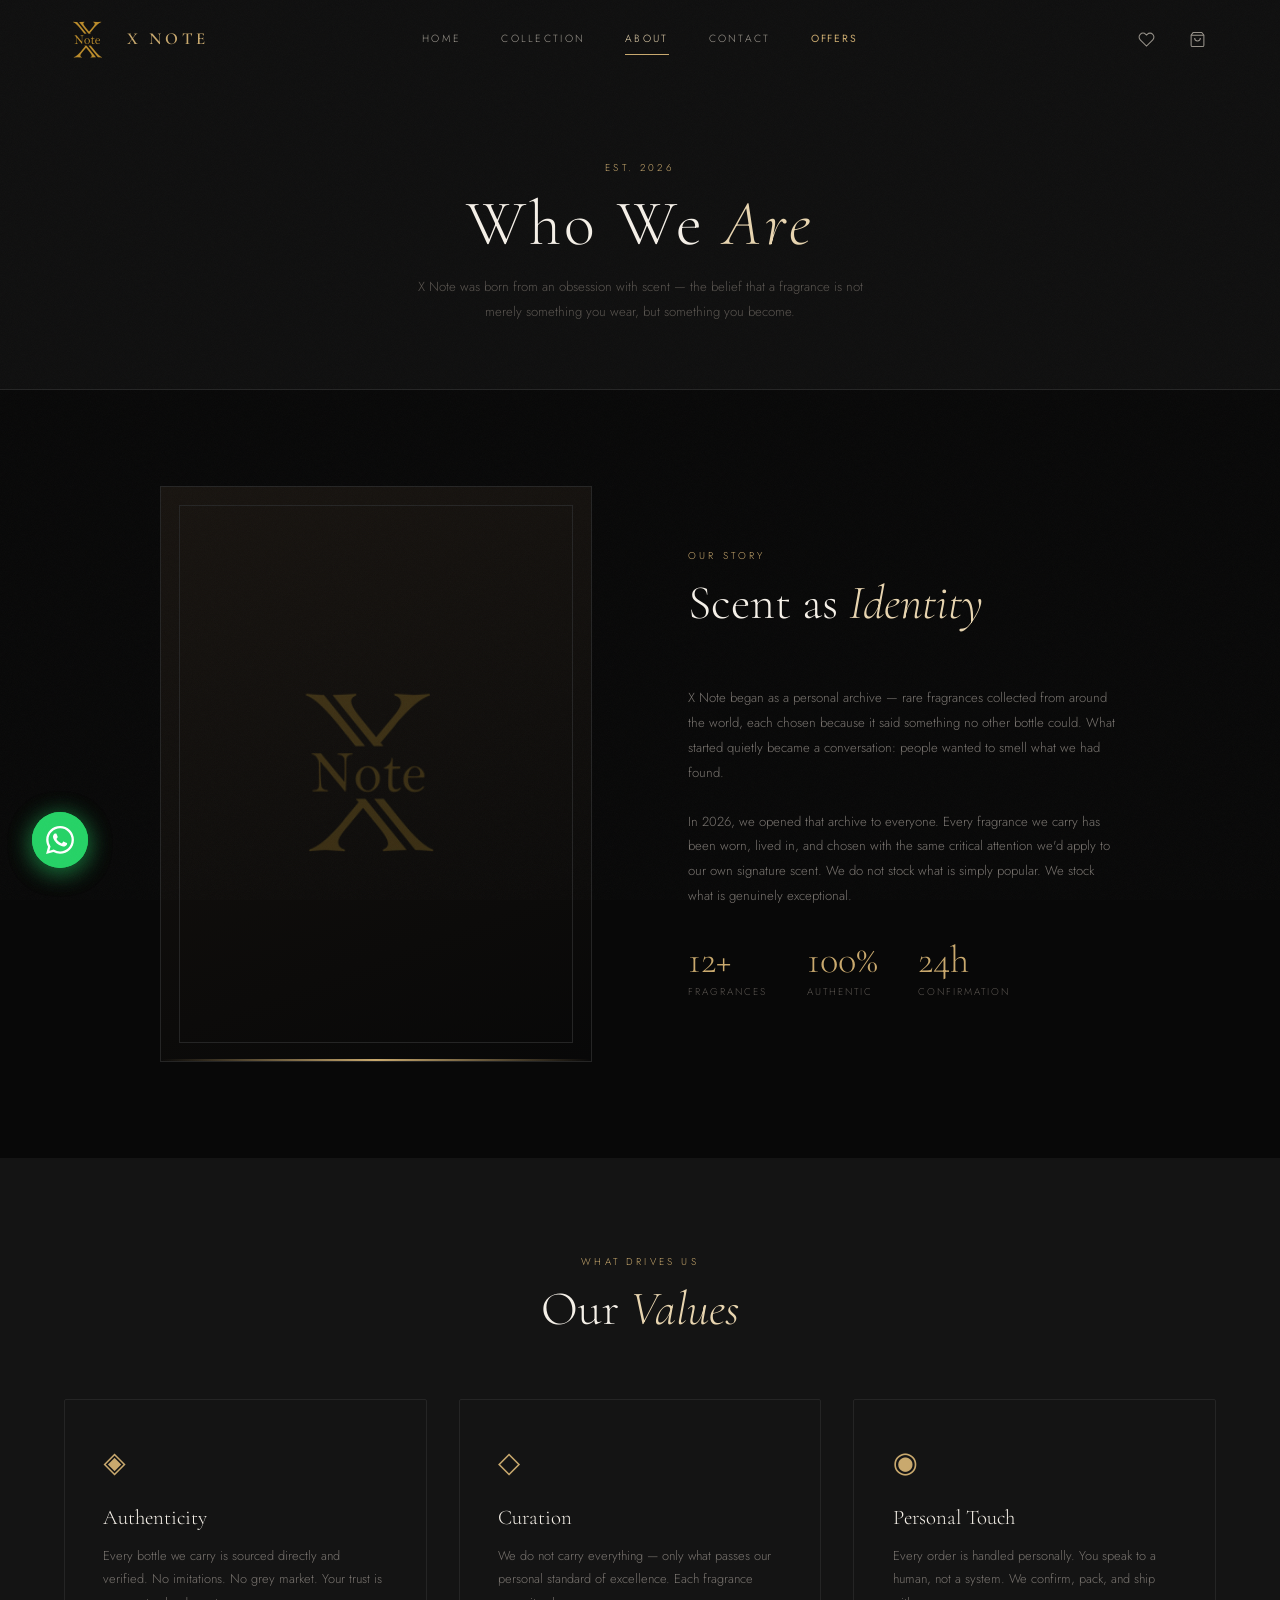
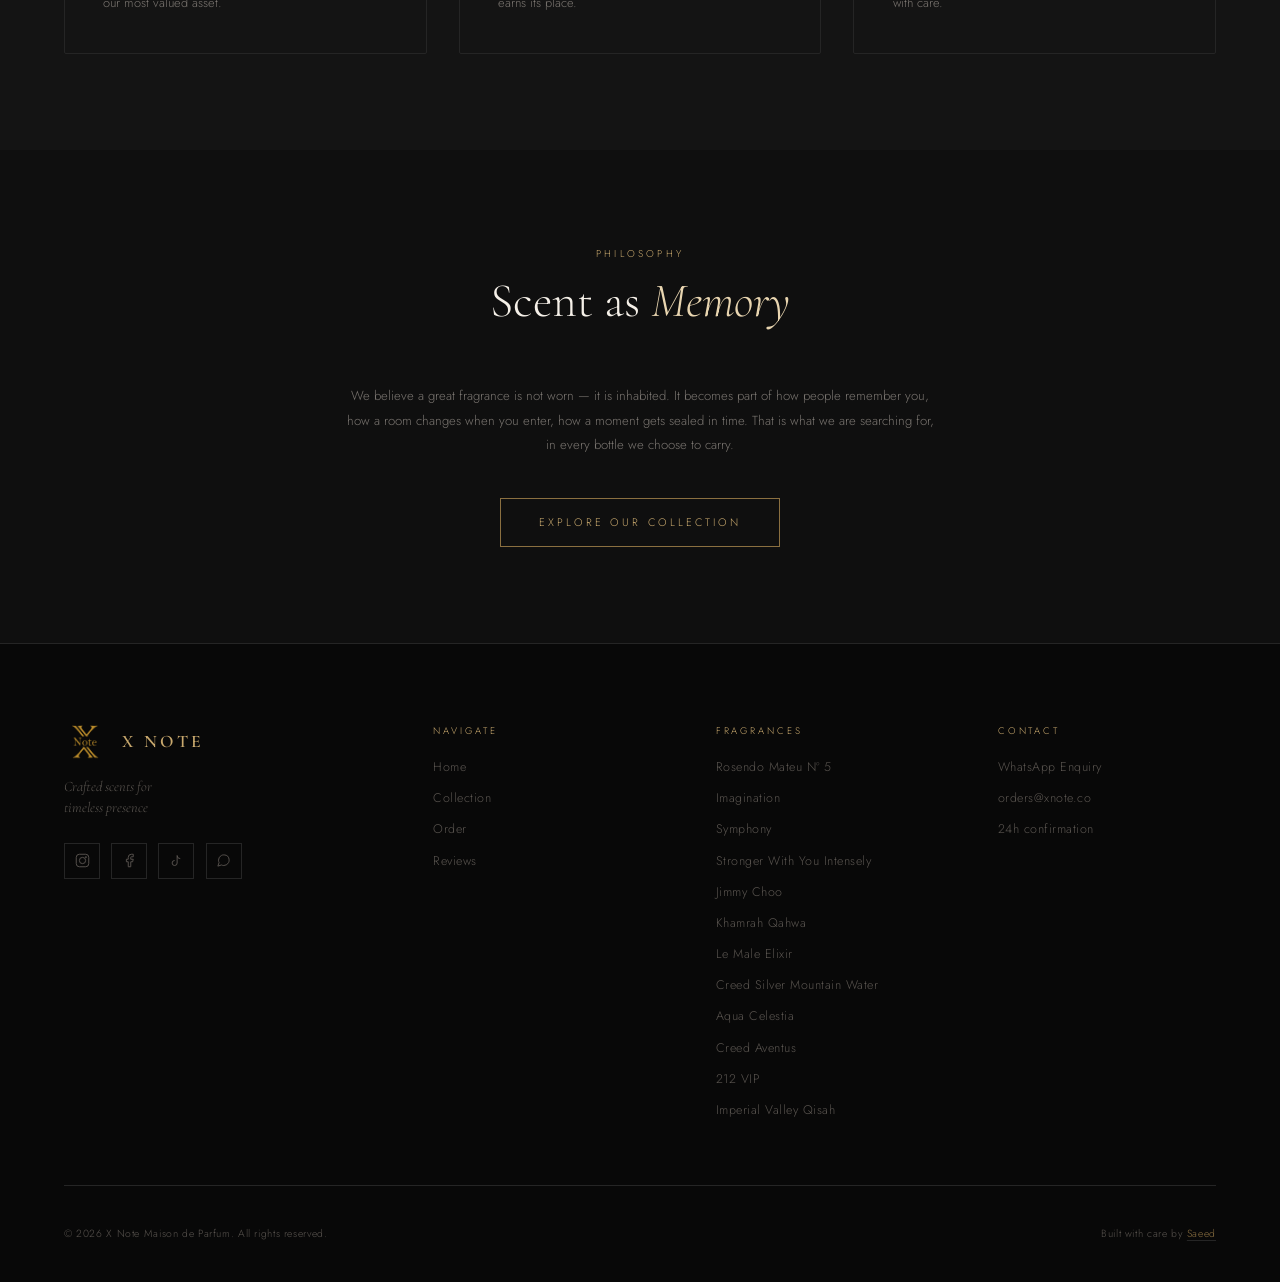
==== commit 8ea4db8c: "remove unaccurate info" ====
--- a/about.html
+++ b/about.html
@@ -208,7 +208,6 @@
                     <div class="footer__links">
                         <a href="https://wa.me/XNOTE_WA" class="footer__link" target="_blank" rel="noopener">WhatsApp Enquiry</a>
                         <span class="footer__link">orders@xnote.co</span>
-                        <span class="footer__link">Ships worldwide</span>
                         <span class="footer__link">24h confirmation</span>
                     </div>
                 </div>
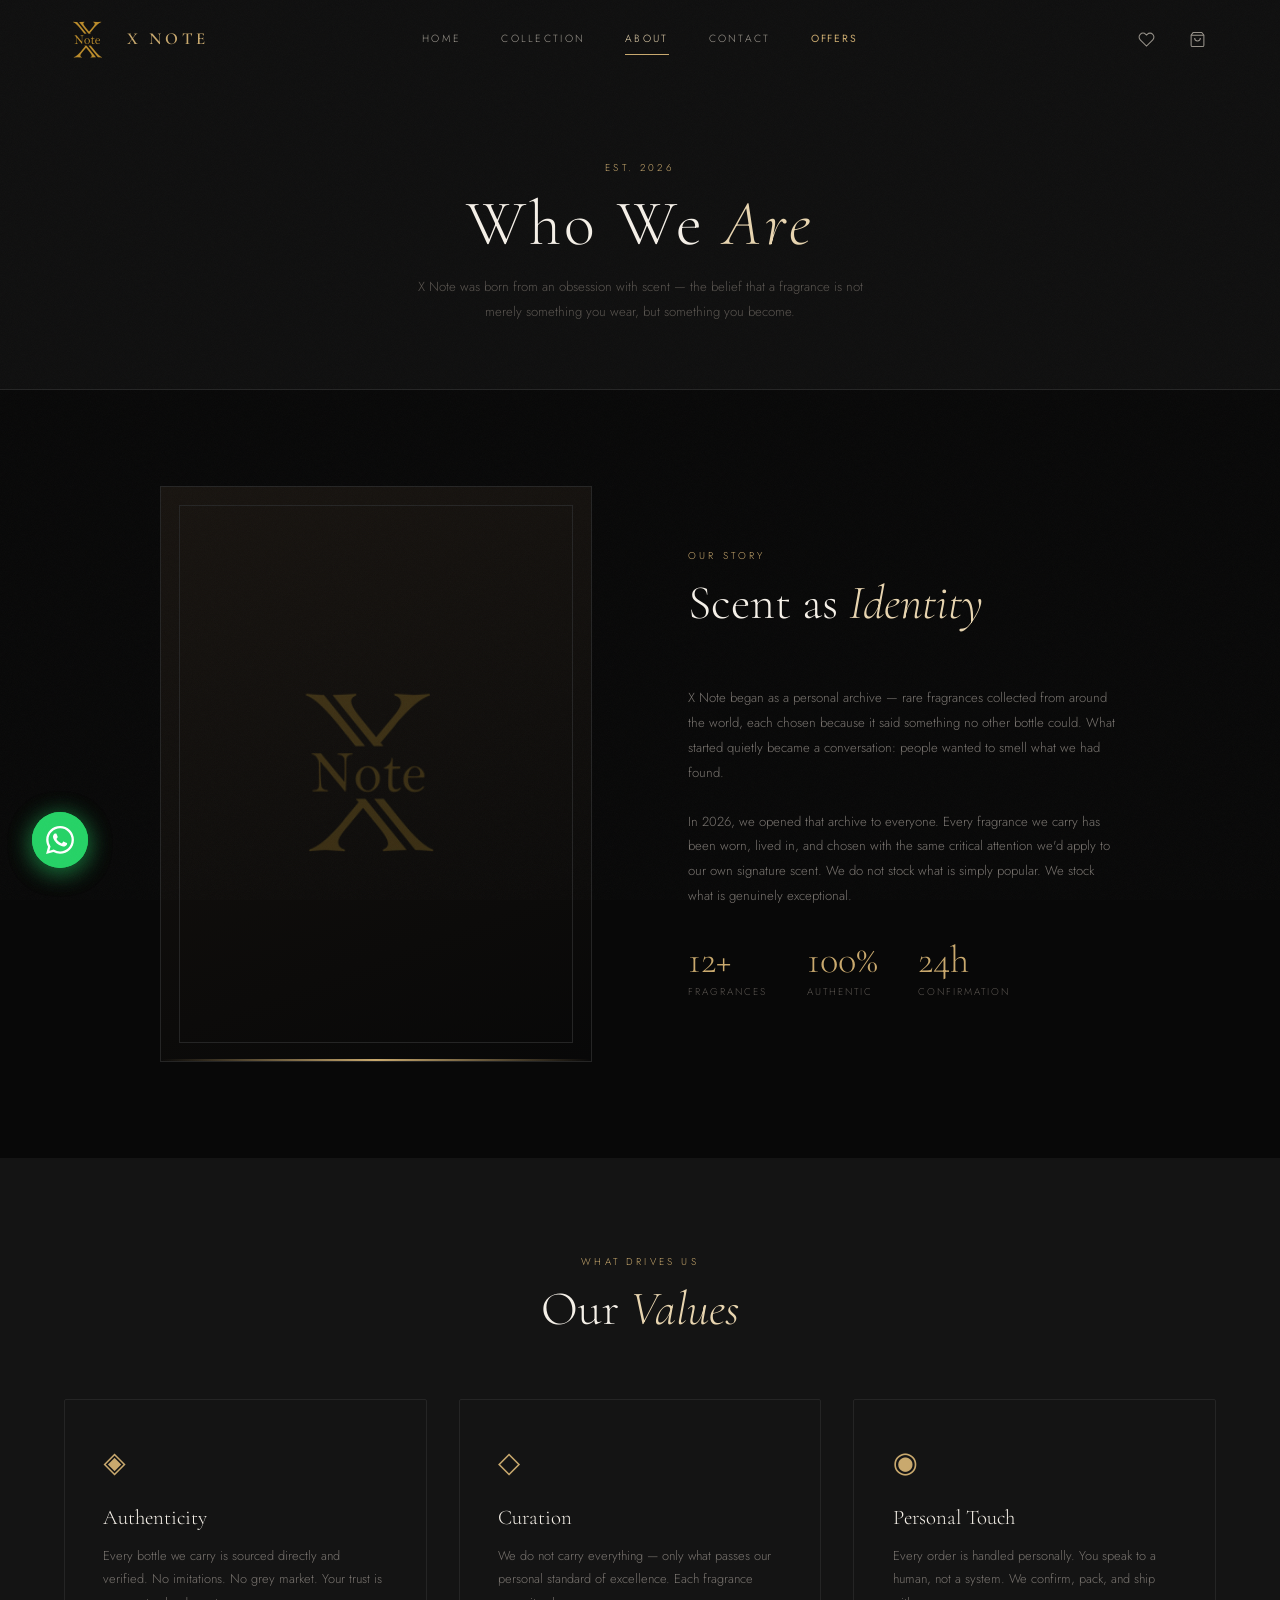
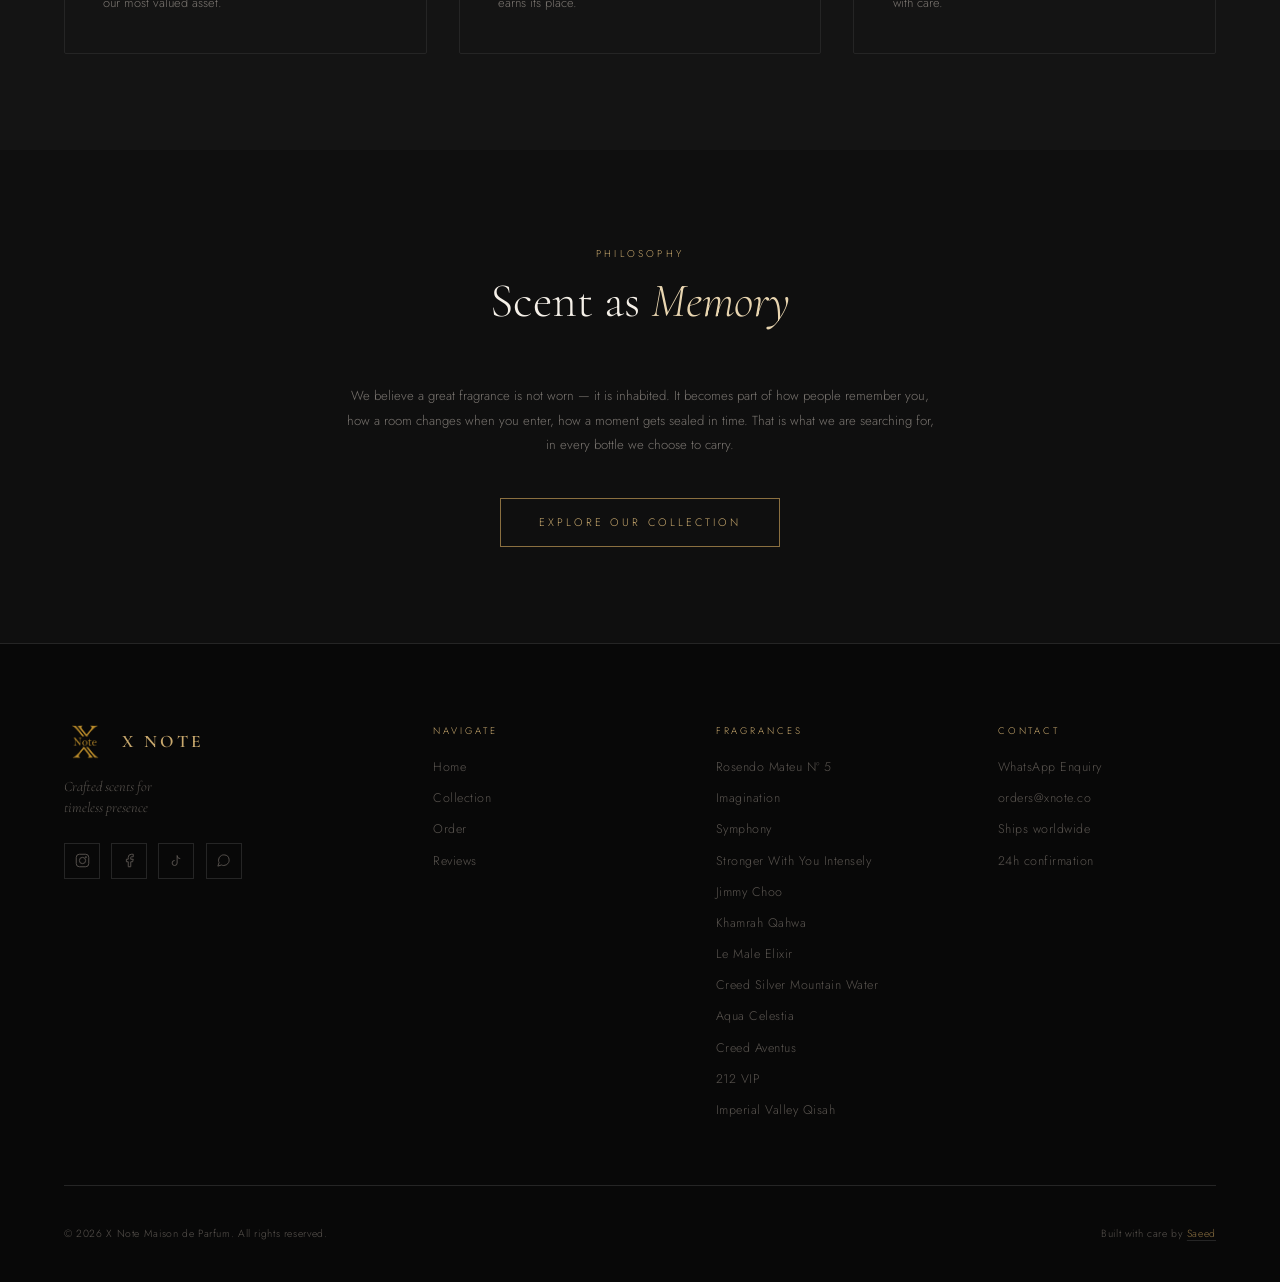
==== commit fbff8caa: "fix the bundle problem" ====
--- a/about.html
+++ b/about.html
@@ -208,6 +208,7 @@
                     <div class="footer__links">
                         <a href="https://wa.me/XNOTE_WA" class="footer__link" target="_blank" rel="noopener">WhatsApp Enquiry</a>
                         <span class="footer__link">orders@xnote.co</span>
+                        <span class="footer__link">Ships worldwide</span>
                         <span class="footer__link">24h confirmation</span>
                     </div>
                 </div>
